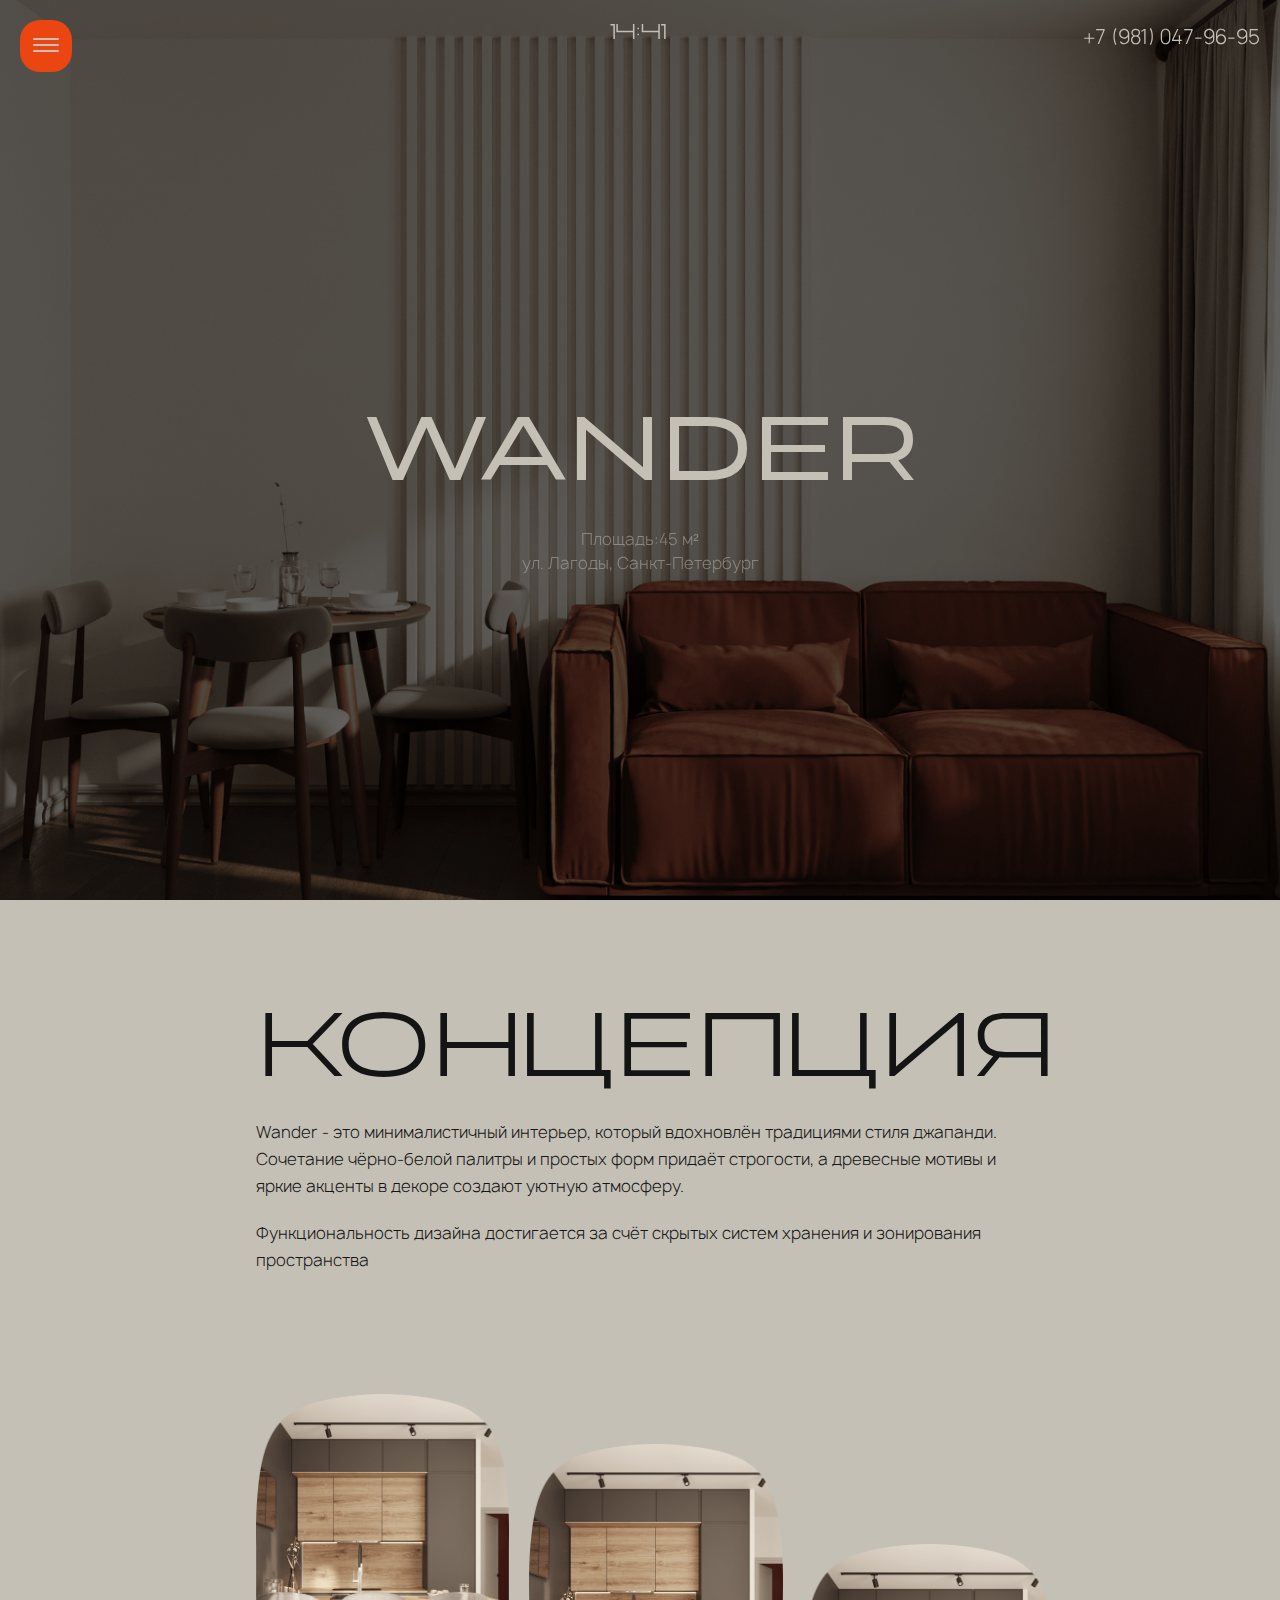
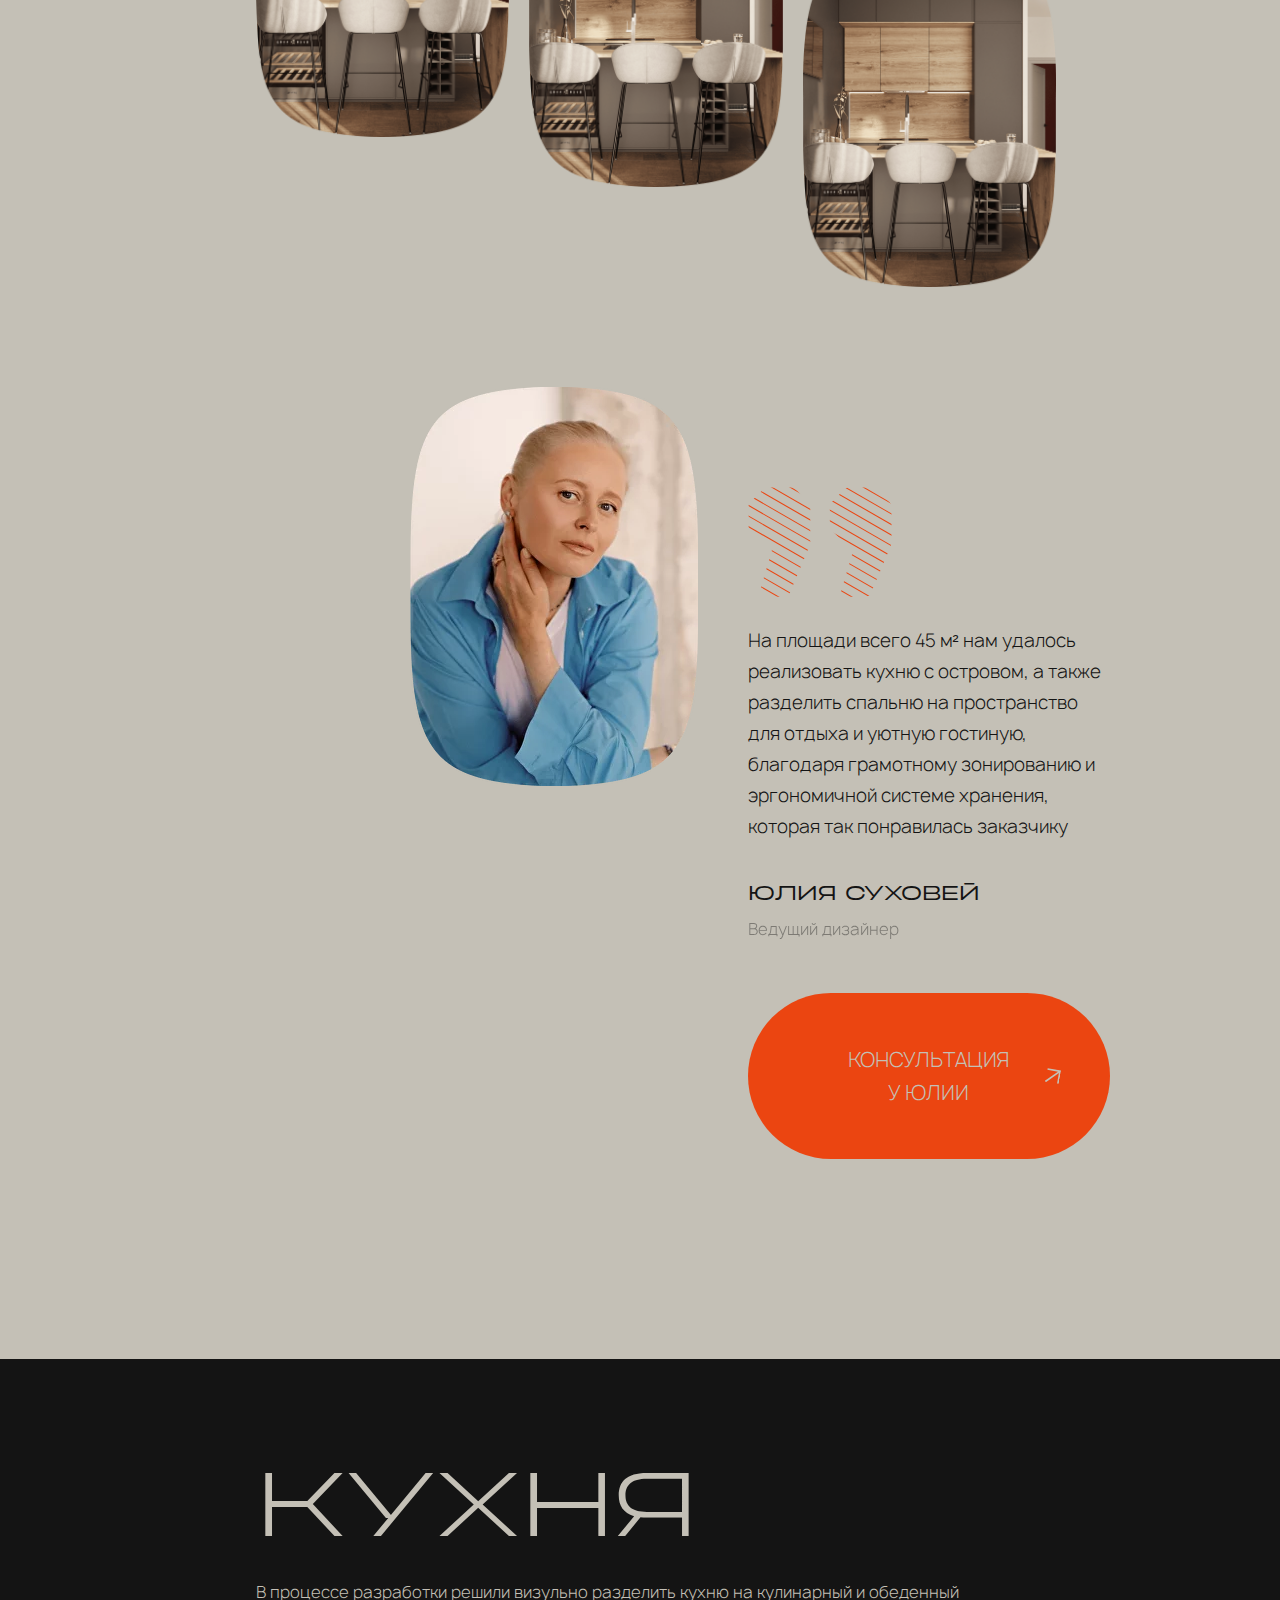
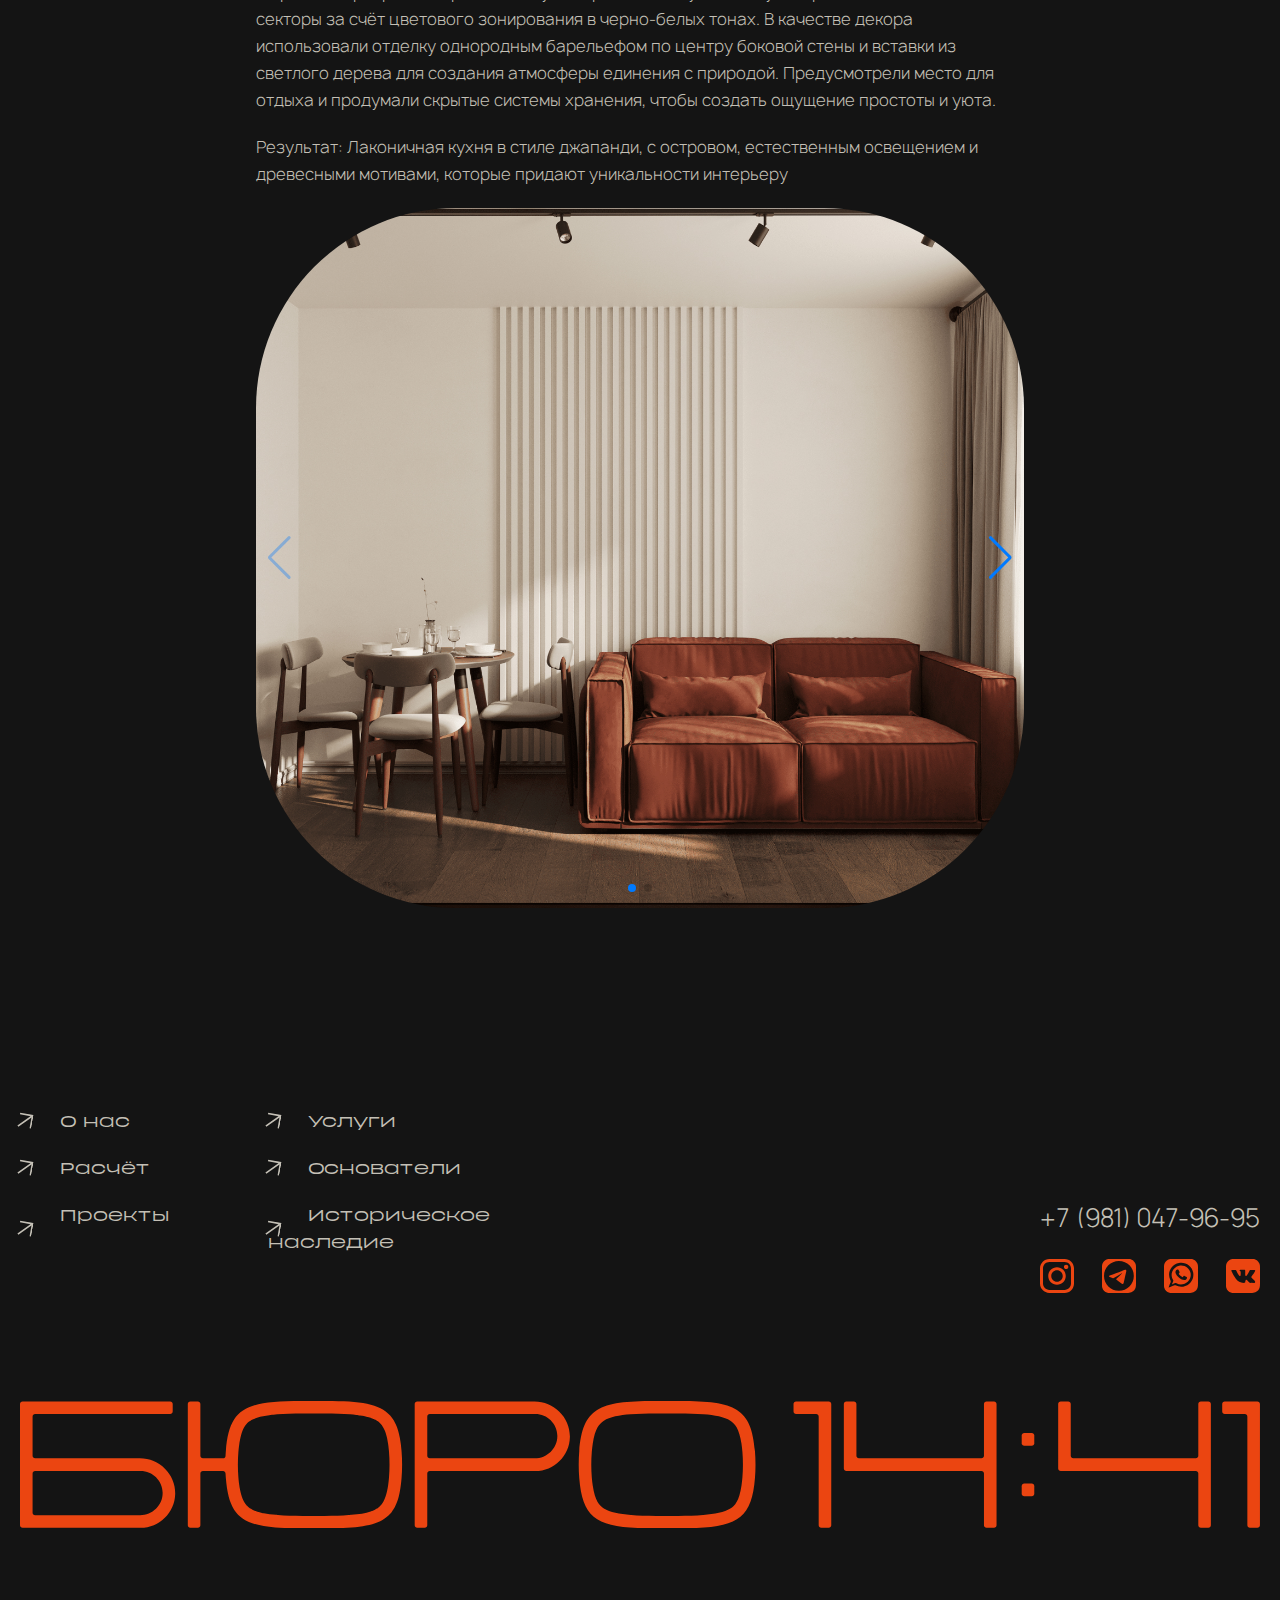
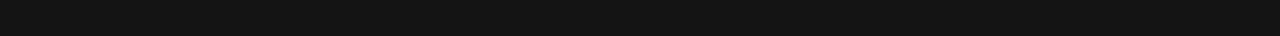
==== inner.html @ df09655b "inner" ====
<!DOCTYPE html>
<html lang="en">
<head>
    <meta charset="UTF-8">
    <meta http-equiv="X-UA-Compatible" content="IE=edge">
    <meta name="viewport" content="width=device-width, initial-scale=1.0">
    <link rel="stylesheet" href="assets/template/css/facybox.css">
    <link rel="stylesheet" href="assets/template/css/main.css">
    <link
    rel="stylesheet"
    href="https://cdn.jsdelivr.net/npm/@fancyapps/ui@5.0/dist/fancybox/fancybox.css"
  />
  <link
  rel="stylesheet"
  href="https://cdn.jsdelivr.net/npm/swiper@9/swiper-bundle.min.css"
/>
    <title>Document</title>
</head>
<body>
    <main>
        <section class="first first--inner" style="background-image: url('assets/template/img/inner.jpg') ;">
            <header class="header">
                <button class="menu-btn">
                    <span></span>
                </button>
                <span class="logo">
                    <svg xmlns="http://www.w3.org/2000/svg" width="58" height="15" viewBox="0 0 195 53" fill="none"> <path d="M84.8782 1.05698V51.7922C84.8782 52.3735 84.4049 52.8492 83.8264 52.8492H80.6711C80.0926 52.8492 79.6193 52.3735 79.6193 51.7922V30.124C79.6193 29.5427 79.146 29.067 78.5675 29.067H22.0873C21.5088 29.067 21.0355 28.5914 21.0355 28.0101V1.05698C21.0355 0.475642 21.5088 0 22.0873 0H25.2426C25.8211 0 26.2944 0.475642 26.2944 1.05698V22.7251C26.2944 23.3065 26.7677 23.7821 27.3461 23.7821H78.5675C79.146 23.7821 79.6193 23.3065 79.6193 22.7251V1.05698C79.6193 0.475642 80.0926 0 80.6711 0H83.8264C84.4049 0 84.8782 0.475642 84.8782 1.05698Z" fill="#C4C0B6"></path> <path d="M15.7766 1.05698V51.7922C15.7766 52.3735 15.3033 52.8492 14.7249 52.8492H11.5695C10.9911 52.8492 10.5178 52.3735 10.5178 51.7922V6.3419C10.5178 5.76056 10.0445 5.28492 9.46598 5.28492H1.05179C0.473312 5.28492 0 4.80927 0 4.22793V1.05698C0 0.475642 0.473312 0 1.05179 0H14.7249C15.3033 0 15.7766 0.475642 15.7766 1.05698Z" fill="#C4C0B6"></path> <path d="M174.489 1.05698V51.7922C174.489 52.3735 174.016 52.8492 173.438 52.8492H170.282C169.704 52.8492 169.231 52.3735 169.231 51.7922V30.124C169.231 29.5427 168.757 29.067 168.179 29.067H111.698C111.12 29.067 110.647 28.5914 110.647 28.0101V1.05698C110.647 0.475642 111.12 0 111.698 0H114.854C115.432 0 115.906 0.475642 115.906 1.05698V22.7251C115.906 23.3065 116.379 23.7821 116.957 23.7821H168.179C168.757 23.7821 169.231 23.3065 169.231 22.7251V1.05698C169.231 0.475642 169.704 0 170.282 0H173.438C174.016 0 174.489 0.475642 174.489 1.05698Z" fill="#C4C0B6"></path> <path d="M194.999 1.05698V51.7922C194.999 52.3735 194.526 52.8492 193.947 52.8492H190.792C190.213 52.8492 189.74 52.3735 189.74 51.7922V6.3419C189.74 5.76056 189.267 5.28492 188.688 5.28492H180.274C179.696 5.28492 179.222 4.80927 179.222 4.22793V1.05698C179.222 0.475642 179.696 0 180.274 0H193.947C194.526 0 194.999 0.475642 194.999 1.05698Z" fill="#C4C0B6"></path> <path d="M100.655 17.4402V14.2693C100.655 13.6855 100.184 13.2123 99.603 13.2123H96.4477C95.8668 13.2123 95.3959 13.6855 95.3959 14.2693V17.4402C95.3959 18.024 95.8668 18.4972 96.4477 18.4972H99.603C100.184 18.4972 100.655 18.024 100.655 17.4402Z" fill="#C4C0B6"></path> <path d="M100.655 38.5799V35.4089C100.655 34.8252 100.184 34.352 99.603 34.352H96.4477C95.8668 34.352 95.3959 34.8252 95.3959 35.4089V38.5799C95.3959 39.1636 95.8668 39.6369 96.4477 39.6369H99.603C100.184 39.6369 100.655 39.1636 100.655 38.5799Z" fill="#C4C0B6"></path> </svg> 
                </span>
                <a href="tel:+79810479695" class="header_phone phone">+7 (981) 047-96-95</a>

                <div class="nav">
                   <ul class="nav_list nav_list-menu">
                        <li class="nav_item">
                            <span class="nav_count">(01)</span>
                            <a href="#" class="nav_link">О нас</a>
                        </li>
                        <li class="nav_item">
                            <span class="nav_count">(02)</span>
                            <a href="#" class="nav_link">Услуги</a>
                        </li>
                        <li class="nav_item nav_item--row">
                            <span class="nav_count">(03)</span>
                            <a href="#" class="nav_link">Расчёт
                                <span class="nav_subtext nav_subtext-rigth">Стоимости</span>
                            </a>
                        </li>
                        <li class="nav_item">
                            <span class="nav_count">(04)</span>
                            <a href="#" class="nav_link">Основатели</a>
                        </li>
                        <li class="nav_item">
                            <span class="nav_count">(05)</span>
                            <a href="#" class="nav_link">Проекты</a>
                        </li>
                        <li class="nav_item nav_item--row">
                            <span class="nav_count">(06)</span>
                            <a href="#" class="nav_link">
                                <span class="nav_subtext">Историческое</span>
                                Наследие
                            </a>
                        </li>
                   </ul>
                   <ul class="nav_list nav_list--socials">
                        <li class="nav_item">
                            <a href="https://www.instagram.com/bureau14.41/?igshid=YmMyMTA2M2Y=">
                                <svg xmlns="http://www.w3.org/2000/svg" width="27" height="27" viewBox="0 0 69 69" fill="none"> <path d="M49.9588 0H19.0414C8.54196 0 0 8.54236 0 19.0418V49.9592C0 60.459 8.54196 69.0009 19.0414 69.0009H49.9588C60.459 69.0009 69.0009 60.4586 69.0009 49.9592V19.0418C69.0013 8.54236 60.459 0 49.9588 0ZM62.8792 49.9592C62.8792 57.0832 57.0832 62.8788 49.9592 62.8788H19.0414C11.9177 62.8792 6.1221 57.0832 6.1221 49.9592V19.0418C6.1221 11.9181 11.9177 6.1221 19.0414 6.1221H49.9588C57.0828 6.1221 62.8788 11.9181 62.8788 19.0418V49.9592H62.8792Z" fill="#EB4511"></path> <path d="M34.4998 16.72C24.6959 16.72 16.72 24.6958 16.72 34.4996C16.72 44.303 24.6959 52.2784 34.4998 52.2784C44.3037 52.2784 52.2796 44.303 52.2796 34.4996C52.2796 24.6958 44.3037 16.72 34.4998 16.72ZM34.4998 46.156C28.072 46.156 22.8421 40.9269 22.8421 34.4992C22.8421 28.0711 28.0716 22.8416 34.4998 22.8416C40.928 22.8416 46.1575 28.0711 46.1575 34.4992C46.1575 40.9269 40.9276 46.156 34.4998 46.156Z" fill="#EB4511"></path> <path d="M53.0225 11.53C51.843 11.53 50.6843 12.0074 49.8513 12.8439C49.0142 13.6763 48.533 14.8352 48.533 16.0185C48.533 17.1981 49.0146 18.3566 49.8513 19.1931C50.6839 20.0255 51.843 20.507 53.0225 20.507C54.2061 20.507 55.3612 20.0255 56.1978 19.1931C57.0345 18.3566 57.5121 17.1977 57.5121 16.0185C57.5121 14.8352 57.0345 13.6763 56.1978 12.8439C55.3652 12.0074 54.2061 11.53 53.0225 11.53Z" fill="#EB4511"></path> </svg> 
                            </a>
                        </li>
                        <li class="nav_item">
                            <a href="https://t.me/bureau1441">
                                <svg xmlns="http://www.w3.org/2000/svg" width="27" height="27" viewBox="0 0 69 69" fill="none"> <path d="M34.5907 0.0330157C41.4771 0.0330157 48.3634 0.0971816 55.2479 0.000932144C57.9931 -0.0387 60.1835 1.19178 62.3985 2.48266C63.0022 2.83557 63.5607 3.30361 64.0512 3.80562C64.5512 4.31517 64.9474 4.92664 65.3794 5.49847C65.6473 5.85328 65.9266 6.2043 66.1549 6.58553C66.8378 7.72731 67.7114 8.81247 68.1151 10.0505C68.7019 11.8528 68.9887 13.7457 68.9811 15.6858C68.9472 23.7047 68.9868 31.7255 68.9811 39.7444C68.9773 44.4153 69.0698 49.09 68.8849 53.7534C68.6962 58.5489 66.9095 62.6895 62.9852 65.6921C60.8288 67.3416 58.3685 68.2248 55.6819 68.657C53.4499 69.0155 51.2237 68.9797 48.9898 68.9816C37.9074 68.9891 26.8232 69.042 15.7408 68.9325C11.5543 68.891 7.64694 67.7266 4.50562 64.7221C2.45102 62.7556 1.02092 60.4078 0.394538 57.6204C0.185117 56.69 0.0530475 55.7218 0.0511608 54.7687C0.0285207 41.4882 0.070024 28.2096 0.00021673 14.929C-0.0111034 12.7417 0.420951 10.7639 1.31335 8.80115C2.76798 5.60793 5.13954 3.26398 8.05258 1.47487C9.65815 0.489729 11.4826 0.0065939 13.4353 0.0179174C20.4896 0.0556622 27.5401 0.0330157 34.5907 0.0330157ZM34.3039 64.622C51.1557 64.4446 64.5719 51.2415 64.5531 34.2921C64.5342 17.6882 51.4765 4.15098 34.2662 4.13588C17.5558 4.12078 4.09998 17.4013 4.09055 34.3299C4.083 51.2415 17.5388 64.4465 34.3039 64.622Z" fill="#EB4511"></path> <path d="M49.4018 24.2274C49.2961 24.7483 49.1509 25.5315 48.9754 26.309C48.3849 28.9228 47.7736 31.5329 47.1925 34.1486C46.7435 36.168 46.3397 38.1987 45.8963 40.218C45.4416 42.2845 44.9624 44.3473 44.4964 46.4119C44.3247 47.1687 44.1663 47.9293 43.9964 48.6861C43.6078 50.411 41.7739 51.2112 40.3193 50.1996C37.5176 48.2539 34.763 46.2364 31.9915 44.2492C31.3406 43.783 30.6953 43.3093 30.0482 42.8394C28.6332 41.8127 28.5634 40.9465 29.8105 39.7462C33.1669 36.5077 36.5271 33.2748 39.8797 30.0325C40.1684 29.7532 40.7004 29.4588 40.3589 29.004C39.991 28.5133 39.5495 28.953 39.1911 29.1795C34.3744 32.2104 29.5577 35.2413 24.7523 38.2892C23.5278 39.0668 22.2939 38.9045 21.028 38.4591C19.3243 37.8589 17.6112 37.2833 15.9169 36.653C15.4717 36.4869 14.9755 36.2472 14.6982 35.8887C14.0359 35.0394 14.4755 33.9486 15.5717 33.5353C19.7658 31.95 23.9618 30.3704 28.1577 28.7851C32.2424 27.2413 36.3271 25.6938 40.4118 24.1519C42.4758 23.3725 44.5285 22.5591 46.6114 21.8381C48.1472 21.3059 49.4433 22.3326 49.4018 24.2274Z" fill="#EB4511"></path> </svg> 
                            </a>
                        </li>
                        <li class="nav_item">
                            <a href="https://api.whatsapp.com/send?phone=79810479695">
                                <svg xmlns="http://www.w3.org/2000/svg" width="27" height="27" viewBox="0 0 69 69" fill="none"> <path fill-rule="evenodd" clip-rule="evenodd" d="M40.4934 0.043492C38.5258 0.0382539 36.5582 0.0330157 34.5907 0.0330157C32.6679 0.0330157 30.7451 0.0347 28.8222 0.0363843C23.6943 0.0408763 18.5658 0.0453687 13.4353 0.0179174C11.4826 0.0065939 9.65815 0.489728 8.05258 1.47487C5.13954 3.26398 2.76798 5.60793 1.31335 8.80115C0.420951 10.7639 -0.0111034 12.7417 0.00021673 14.929C0.0445034 23.3544 0.0439897 31.779 0.043476 40.2038C0.04318 45.0586 0.0428839 49.9136 0.0511608 54.7687C0.0530475 55.7218 0.185117 56.69 0.394538 57.6204C1.02092 60.4078 2.45102 62.7556 4.50562 64.7221C7.64694 67.7265 11.5543 68.891 15.7408 68.9325C24.4053 69.0181 33.0709 69.0045 41.7359 68.9908C44.1539 68.987 46.5719 68.9832 48.9898 68.9816C49.1849 68.9814 49.38 68.9815 49.575 68.9817C51.6126 68.9829 53.6449 68.9842 55.6819 68.657C58.3685 68.2248 60.8287 67.3416 62.9852 65.6921C66.9095 62.6895 68.6962 58.5489 68.8849 53.7534C69.0222 50.2912 69.0066 46.8228 68.991 43.3543C68.9856 42.1509 68.9801 40.9475 68.9811 39.7444C68.9833 36.6897 68.9789 33.6348 68.9744 30.5798C68.9673 25.615 68.9601 20.6501 68.9811 15.6858C68.9887 13.7457 68.7019 11.8528 68.1151 10.0505C67.8266 9.16584 67.2982 8.35923 66.7709 7.55425C66.5603 7.23271 66.3498 6.91142 66.1548 6.58553C65.9633 6.26571 65.736 5.96714 65.5095 5.66976C65.466 5.61267 65.4226 5.55562 65.3794 5.49847C65.2642 5.34601 65.1516 5.19074 65.0389 5.03532C64.7287 4.60783 64.4179 4.17932 64.0512 3.80562C63.5607 3.30361 63.0022 2.83557 62.3985 2.48266C60.1835 1.19178 57.9931 -0.0387 55.2479 0.000932144C50.3305 0.0696812 45.4121 0.056587 40.4934 0.043492ZM9.90297 57.7762C9.72814 57.8322 9.53288 57.8947 9.30682 57.9693C9.69822 56.9519 10.0678 55.954 10.4309 54.9735C11.2687 52.7114 12.0721 50.5421 13.0297 48.4407C13.9995 46.3131 13.9017 44.6424 12.8263 42.4703C5.75408 28.1986 14.4707 11.1973 30.2791 8.11337C43.7099 5.49212 56.7497 14.2735 59.1977 27.5869C61.6829 41.1112 52.6065 53.8768 38.9625 56.0876C33.4311 56.9839 28.2222 56.0663 23.3008 53.4683C22.722 53.1643 22.2429 53.1392 21.6485 53.3676C18.6492 54.5172 15.6432 55.6483 12.6371 56.7794C11.9982 57.0198 11.3593 57.2602 10.7205 57.5008C10.474 57.5934 10.2226 57.6739 9.90297 57.7762Z" fill="#EB4511"></path> <path d="M16.1534 51.4799C17.0611 49.1035 17.9263 46.7714 18.8488 44.4614C19.0804 43.8789 19.0156 43.4572 18.684 42.9394C11.3331 31.425 17.3612 16.5927 30.6606 13.445C41.4109 10.9003 52.3428 18.2405 54.0656 29.165C55.7459 39.812 48.8044 49.6287 38.2172 51.4522C33.6303 52.2419 29.2509 51.4781 25.2179 49.1053C24.4972 48.6818 23.9192 48.6522 23.169 48.9592C21.1756 49.7748 19.1527 50.5201 17.1352 51.2747C16.8574 51.3782 16.5924 51.5817 16.1534 51.4799ZM27.5706 21.1867C26.4591 20.9203 25.7051 21.5288 25.0104 22.2834C23.1671 24.2807 22.6632 27.421 24.1082 30.1322C26.585 34.7853 29.8881 38.7209 34.8214 40.9864C36.9556 41.9666 39.1619 42.7674 41.561 42.7249C44.1138 42.6805 46.2516 40.844 46.6759 38.3713C46.8203 37.5299 46.7166 36.742 45.8496 36.313C44.4435 35.6157 43.0226 34.9462 41.6036 34.2731C40.8941 33.9365 40.2939 34.09 39.8066 34.7114C39.3509 35.2939 38.8674 35.8543 38.4209 36.4443C38.0634 36.9159 37.6688 36.975 37.1316 36.7439C34.3398 35.5399 32.0852 33.7145 30.3698 31.1901C29.8233 30.3875 29.7714 29.84 30.5347 29.1539C31.6647 28.1386 31.9352 26.9309 31.1479 25.5161C30.6421 24.6062 30.2457 23.626 29.8918 22.644C29.488 21.5232 28.8137 20.9425 27.5706 21.1867Z" fill="#EB4511"></path> </svg> 
                            </a>
                        </li>
                        <li class="nav_item">
                            <a href="https://vk.com/public211568130">
                                <svg xmlns="http://www.w3.org/2000/svg" width="27" height="27" viewBox="0 0 137 137" fill="none"> <path fill-rule="evenodd" clip-rule="evenodd" d="M68.679 0.0655519C72.5856 0.0655519 76.4922 0.0759523 80.3987 0.0863525C90.1647 0.112352 99.9301 0.13835 109.694 0.00185075C115.144 -0.076838 119.493 2.36626 123.891 4.92926C125.09 5.62997 126.198 6.55924 127.172 7.55597C127.9 8.2979 128.517 9.14866 129.133 9.9974L129.133 9.99753C129.357 10.3061 129.581 10.6144 129.809 10.9171L130.068 11.2572C130.517 11.8476 130.969 12.4404 131.349 13.0754C131.736 13.7225 132.154 14.3604 132.572 14.9988C133.619 16.5971 134.668 18.1986 135.241 19.9551C136.406 23.5335 136.976 27.2918 136.961 31.1438C136.919 40.9976 136.933 50.8529 136.947 60.7078V60.7156C136.956 66.7812 136.965 72.8467 136.961 78.9116C136.959 81.2947 136.969 83.6783 136.98 86.0619L136.98 86.0791C137.011 92.9657 137.042 99.8522 136.769 106.726C136.395 116.248 132.847 124.469 125.056 130.43C120.774 133.705 115.889 135.459 110.555 136.317C106.511 136.967 102.476 136.964 98.4301 136.962L97.2682 136.961C92.4678 136.965 87.6671 136.972 82.8663 136.98H82.8658H82.8623C65.6593 137.007 48.455 137.034 31.2531 136.864C22.9408 136.782 15.1828 134.47 8.9458 128.504C4.86644 124.6 2.02701 119.938 0.783348 114.404C0.367545 112.557 0.105325 110.634 0.101579 108.742C0.0851451 99.1023 0.0857329 89.463 0.0863207 79.8237C0.0873407 63.0965 0.0883606 46.3696 0.000430314 29.6413C-0.0220455 25.2984 0.835789 21.3715 2.60763 17.4745C5.49577 11.1344 10.2045 6.48055 15.9882 2.92832C19.176 0.972345 22.7984 0.0130921 26.6755 0.0355745C36.862 0.0900785 47.0445 0.0811589 57.2259 0.0722403C61.0437 0.068896 64.8614 0.0655519 68.679 0.0655519ZM106.76 79.1958C105.903 78.3992 105.046 77.6024 104.201 76.7929C101.324 74.0381 101.14 72.4394 103.457 69.2672C104.799 67.4184 106.197 65.6087 107.594 63.7996C108.822 62.2103 110.05 60.6213 111.239 59.0066C111.329 58.8845 111.419 58.7624 111.508 58.6403C113.799 55.5286 116.097 52.4075 117.3 48.6904C118.093 46.2283 117.389 45.1436 114.82 44.7139C114.382 44.6403 113.925 44.6339 113.473 44.6339L98.2285 44.6206C96.3501 44.585 95.3104 45.3904 94.6479 47.0272C93.7537 49.2332 92.8309 51.4409 91.7579 53.5668C89.3398 58.4015 86.6331 63.0705 82.8408 67.0212C82.7865 67.0775 82.7319 67.1348 82.6768 67.1925C81.8793 68.0283 80.9871 68.9632 79.6774 68.543C77.9278 67.912 77.4154 65.0827 77.4427 64.1293L77.4292 46.8598C77.0878 44.3971 76.534 43.2975 74.0404 42.8145H58.2011C56.0889 42.8145 55.0293 43.6202 53.9029 44.9146C53.2543 45.665 53.0549 46.1543 54.3944 46.4035C57.0196 46.892 58.5013 48.5637 58.8914 51.1459C59.5267 55.2835 59.4789 59.4286 59.1167 63.5807C59.0073 64.7874 58.7948 66.0011 58.3097 67.128C57.5451 68.9052 56.3076 69.2672 54.6823 68.1748C53.2133 67.1883 52.1816 65.7865 51.1697 64.3848C47.3705 59.1198 44.3436 53.4397 41.8699 47.4695C41.1524 45.7464 39.9222 44.7003 38.0639 44.6735C33.4863 44.5988 28.9148 44.5926 24.3427 44.6798C21.5892 44.7265 20.7692 46.0413 21.8904 48.4907C26.8712 59.3625 32.4133 69.9382 39.6497 79.5624C43.3667 84.5049 47.6369 88.871 53.1438 91.9635C59.3901 95.4716 66.1138 96.5236 73.1985 96.1957C76.5135 96.0474 77.5111 95.1957 77.6612 91.9563C77.7706 89.7361 78.0233 87.5303 79.1368 85.5381C80.2302 83.5795 81.891 83.2064 83.8041 84.4253C84.7605 85.035 85.5612 85.8063 86.3261 86.6259C86.9291 87.2741 87.525 87.9284 88.1208 88.5827C89.3685 89.953 90.6161 91.3231 91.9294 92.6361C94.354 95.0621 97.2377 96.4904 100.852 96.196L114.868 96.2023C117.122 96.0549 118.298 93.339 117 90.8709C116.084 89.1347 114.887 87.591 113.623 86.0949C111.518 83.6194 109.14 81.4086 106.76 79.1958Z" fill="#EB4511"></path> </svg> 
                            </a>
                        </li>
                   </ul>
                </div>
            </header>
 
            <div class="container">
               <h1 class="title_inner">
                WANDER
               </h1>
               <p class="inner_desc">
                Площадь:45 м²<br>
                    ул. Лагоды, Санкт-Петербург

               </p>
            </div>
            
        </section>

        <section class="concept">
            <h2 class="concept_title">КОНЦЕПЦИЯ</h2>
            <div class="concept_desc">
                <p>Wander - это минималистичный интерьер, который вдохновлён традициями стиля джапанди. Сочетание чёрно-белой палитры и простых форм придаёт строгости, а древесные мотивы и яркие акценты в декоре создают уютную атмосферу.
                </p>
                <p>
                    Функциональность дизайна достигается за счёт скрытых систем хранения и зонирования пространства
                </p>
            </div>
          

            <div class="concept_imgs">
                <img src="assets/template/img/inner1.png" alt="">
                <img src="assets/template/img/inner1.png" alt="">
                <img src="assets/template/img/inner1.png" alt="">
            </div>

            <div class="concept_author">
                <img src="assets/template/img/aut1.png" alt="">
                <div class="concept_text">
                    <svg xmlns="http://www.w3.org/2000/svg" width="144" height="110" viewBox="0 0 144 110" fill="none"> <mask id="mask0_62_4158" style="mask-type:alpha" maskUnits="userSpaceOnUse" x="0" y="0" width="144" height="110"> <path d="M18.9915 57.9439C17.7152 57.9439 16.6941 57.561 15.9282 56.7952L2.14346 43.0104C1.12236 42.2446 0.611816 41.0958 0.611816 39.5642V18.887C0.611816 17.6107 1.12236 16.4619 2.14346 15.4408L15.5453 2.03897C16.5664 1.01787 17.8428 0.507324 19.3744 0.507324H43.8807C45.4124 0.507324 46.5611 1.01787 47.3269 2.03897L60.7288 15.8237C61.7499 17.3554 62.2604 18.5041 62.2604 19.2699V57.1781L41.5832 106.574C40.8174 108.616 39.2858 109.637 36.9883 109.637H17.077C15.2901 109.637 13.886 108.999 12.865 107.722C11.8439 106.446 11.5886 104.914 12.0991 103.127L23.5864 64.4534C24.097 62.9217 23.8417 61.3901 22.8206 59.8585C22.0548 58.5821 20.7784 57.9439 18.9915 57.9439Z" fill="#EB4511"></path> <path d="M100.232 57.9439C98.9556 57.9439 97.9345 57.561 97.1686 56.7952L83.3839 43.0104C82.3628 42.2446 81.8522 41.0958 81.8522 39.5642V18.887C81.8522 17.6107 82.3628 16.4619 83.3839 15.4408L96.7857 2.03897C97.8068 1.01787 99.0832 0.507324 100.615 0.507324H125.121C126.653 0.507324 127.801 1.01787 128.567 2.03897L141.969 15.8237C142.99 17.3554 143.501 18.5041 143.501 19.2699V57.1781L122.824 106.574C122.058 108.616 120.526 109.637 118.229 109.637H98.3174C96.5305 109.637 95.1264 108.999 94.1054 107.722C93.0843 106.446 92.829 104.914 93.3395 103.127L104.827 64.4534C105.337 62.9217 105.082 61.3901 104.061 59.8585C103.295 58.5821 102.019 57.9439 100.232 57.9439Z" fill="#EB4511"></path> </mask> <g mask="url(#mask0_62_4158)"> <path fill-rule="evenodd" clip-rule="evenodd" d="M93.2489 178.395L-101.255 66.098L-100.755 65.2319L93.7489 177.529L93.2489 178.395Z" fill="#EB4511"></path> <path fill-rule="evenodd" clip-rule="evenodd" d="M97.8295 170.461L-96.6743 58.1644L-96.1743 57.2983L98.3295 169.595L97.8295 170.461Z" fill="#EB4511"></path> <path fill-rule="evenodd" clip-rule="evenodd" d="M102.41 162.528L-92.0938 50.231L-91.5938 49.365L102.91 161.662L102.41 162.528Z" fill="#EB4511"></path> <path fill-rule="evenodd" clip-rule="evenodd" d="M106.99 154.594L-87.5137 42.2977L-87.0137 41.4316L107.49 153.728L106.99 154.594Z" fill="#EB4511"></path> <path fill-rule="evenodd" clip-rule="evenodd" d="M111.571 146.661L-82.9331 34.3641L-82.4331 33.498L112.071 145.795L111.571 146.661Z" fill="#EB4511"></path> <path fill-rule="evenodd" clip-rule="evenodd" d="M116.151 138.728L-78.353 26.4307L-77.853 25.5647L116.651 137.862L116.151 138.728Z" fill="#EB4511"></path> <path fill-rule="evenodd" clip-rule="evenodd" d="M120.731 130.794L-73.7725 18.4971L-73.2725 17.6311L121.231 129.928L120.731 130.794Z" fill="#EB4511"></path> <path fill-rule="evenodd" clip-rule="evenodd" d="M125.312 122.861L-69.1919 10.5638L-68.6919 9.69775L125.812 121.995L125.312 122.861Z" fill="#EB4511"></path> <path fill-rule="evenodd" clip-rule="evenodd" d="M129.892 114.927L-64.6118 2.63019L-64.1118 1.76416L130.392 114.061L129.892 114.927Z" fill="#EB4511"></path> <path fill-rule="evenodd" clip-rule="evenodd" d="M134.473 106.994L-60.0312 -5.30316L-59.5312 -6.16919L134.973 106.128L134.473 106.994Z" fill="#EB4511"></path> <path fill-rule="evenodd" clip-rule="evenodd" d="M139.053 99.0601L-55.4512 -13.2368L-54.9512 -14.1028L139.553 98.194L139.053 99.0601Z" fill="#EB4511"></path> <path fill-rule="evenodd" clip-rule="evenodd" d="M143.633 91.1267L-50.8706 -21.1701L-50.3706 -22.0361L144.133 90.2607L143.633 91.1267Z" fill="#EB4511"></path> <path fill-rule="evenodd" clip-rule="evenodd" d="M148.214 83.1934L-46.29 -29.1035L-45.79 -29.9695L148.714 82.3273L148.214 83.1934Z" fill="#EB4511"></path> <path fill-rule="evenodd" clip-rule="evenodd" d="M171.116 43.5259L-23.3877 -68.7709L-22.8877 -69.637L171.616 42.6599L171.116 43.5259Z" fill="#EB4511"></path> <path fill-rule="evenodd" clip-rule="evenodd" d="M152.794 75.2598L-41.71 -37.0371L-41.21 -37.9031L153.294 74.3937L152.794 75.2598Z" fill="#EB4511"></path> <path fill-rule="evenodd" clip-rule="evenodd" d="M175.696 35.5923L-18.8081 -76.7045L-18.3081 -77.5706L176.196 34.7263L175.696 35.5923Z" fill="#EB4511"></path> <path fill-rule="evenodd" clip-rule="evenodd" d="M157.374 67.3264L-37.1299 -44.9704L-36.6299 -45.8364L157.874 66.4604L157.374 67.3264Z" fill="#EB4511"></path> <path fill-rule="evenodd" clip-rule="evenodd" d="M180.276 27.6589L-14.2275 -84.6379L-13.7275 -85.5039L180.776 26.7929L180.276 27.6589Z" fill="#EB4511"></path> <path fill-rule="evenodd" clip-rule="evenodd" d="M161.954 59.3928L-32.5493 -52.904L-32.0493 -53.77L162.454 58.5268L161.954 59.3928Z" fill="#EB4511"></path> <path fill-rule="evenodd" clip-rule="evenodd" d="M184.857 19.7251L-9.64697 -92.5717L-9.14697 -93.4377L185.357 18.8591L184.857 19.7251Z" fill="#EB4511"></path> <path fill-rule="evenodd" clip-rule="evenodd" d="M166.535 51.4595L-27.9688 -60.8373L-27.4688 -61.7034L167.035 50.5934L166.535 51.4595Z" fill="#EB4511"></path> <path fill-rule="evenodd" clip-rule="evenodd" d="M189.437 11.7917L-5.06689 -100.505L-4.56689 -101.371L189.937 10.9257L189.437 11.7917Z" fill="#EB4511"></path> </g> </svg>
                    <div class="concept_commentary">
                        На площади всего 45 м² нам удалось реализовать кухню с островом, а также разделить спальню на пространство для отдыха и уютную гостиную, благодаря грамотному зонированию и эргономичной системе хранения, которая так понравилась заказчику
                    </div>
                    <div class="concept_author-name">
                        ЮЛИЯ СУХОВЕЙ
                    </div>
                    <div class="concept_author-work">
                        Ведущий дизайнер
                    </div>
                    <a href="#modal" class="btn btn--orange" data-fancybox><p>Консультация у Юлии</p> </a>
                </div>
            </div>
        </section>
        <section class="generator">
            <div class="works">
                 
                <h2 class="works_title">
                    КУХНЯ
                </h2>
                <div class="works_desc">
                    <p>
                        В процессе разработки решили визульно разделить кухню на кулинарный и обеденный секторы за счёт цветового зонирования в черно-белых тонах. В качестве декора использовали отделку однородным барельефом по центру боковой стены и вставки из светлого дерева для создания атмосферы единения с природой. Предусмотрели место для отдыха и продумали скрытые системы хранения, чтобы создать ощущение простоты и уюта.
                    </p>
                    <p>Результат: Лаконичная кухня в стиле джапанди, с островом, естественным освещением и древесными мотивами, которые придают уникальности интерьеру
                    </p>
                </div>
                <div class="swiper mySwiper">
                    <div class="works_slider slider-inner swiper-wrapper" data-idx="1">
                        <a class="works_item swiper-slide" href="assets/template/img/inner.jpg" data-fancybox="">
                            <img src="assets/template/img/inner.jpg" alt="">
                        </a>
                        <a class="works_item swiper-slide" href="assets/template/img/inner.jpg" data-fancybox="">
                            <img src="assets/template/img/inner.jpg" alt="">
                        </a>
                    </div>  
                    <div class="swiper-button-next"></div>
                    <div class="swiper-button-prev"></div>
                    <div class="swiper-pagination"></div>
                </div>
               
            </div>
        </section>
       
    </main>
    <footer class="footer">
        <div class="container">

            <div class="footer_top">
                <ul class="footer_list">
                    <li class="footer_item">
                        <a href="#">О нас</a>
                    </li>
                    <li class="footer_item">
                        <a href="#">Услуги</a>
                    </li>
                    <li class="footer_item">
                        <a href="#">Расчёт</a>
                    </li>
                    <li class="footer_item">
                        <a href="#">Основатели</a>
                    </li>
                    <li class="footer_item">
                        <a href="#">Проекты</a>
                    </li>
                    <li class="footer_item">
                        <a href="#">Историческое наследие</a>
                    </li>
                </ul>
    
                <div class="footer_block">
                    <a href="tel:+79810479695" class="footer_phone">+7 (981) 047-96-95</a>
                    <ul class="nav_list nav_list--socials">
                        <li class="footer_items">
                            <a href="https://www.instagram.com/bureau14.41/?igshid=YmMyMTA2M2Y=">
                                <svg xmlns="http://www.w3.org/2000/svg" width="34" height="34" viewBox="0 0 69 69" fill="none"> <path d="M49.9588 0H19.0414C8.54196 0 0 8.54236 0 19.0418V49.9592C0 60.459 8.54196 69.0009 19.0414 69.0009H49.9588C60.459 69.0009 69.0009 60.4586 69.0009 49.9592V19.0418C69.0013 8.54236 60.459 0 49.9588 0ZM62.8792 49.9592C62.8792 57.0832 57.0832 62.8788 49.9592 62.8788H19.0414C11.9177 62.8792 6.1221 57.0832 6.1221 49.9592V19.0418C6.1221 11.9181 11.9177 6.1221 19.0414 6.1221H49.9588C57.0828 6.1221 62.8788 11.9181 62.8788 19.0418V49.9592H62.8792Z" fill="#EB4511"></path> <path d="M34.4998 16.72C24.6959 16.72 16.72 24.6958 16.72 34.4996C16.72 44.303 24.6959 52.2784 34.4998 52.2784C44.3037 52.2784 52.2796 44.303 52.2796 34.4996C52.2796 24.6958 44.3037 16.72 34.4998 16.72ZM34.4998 46.156C28.072 46.156 22.8421 40.9269 22.8421 34.4992C22.8421 28.0711 28.0716 22.8416 34.4998 22.8416C40.928 22.8416 46.1575 28.0711 46.1575 34.4992C46.1575 40.9269 40.9276 46.156 34.4998 46.156Z" fill="#EB4511"></path> <path d="M53.0225 11.53C51.843 11.53 50.6843 12.0074 49.8513 12.8439C49.0142 13.6763 48.533 14.8352 48.533 16.0185C48.533 17.1981 49.0146 18.3566 49.8513 19.1931C50.6839 20.0255 51.843 20.507 53.0225 20.507C54.2061 20.507 55.3612 20.0255 56.1978 19.1931C57.0345 18.3566 57.5121 17.1977 57.5121 16.0185C57.5121 14.8352 57.0345 13.6763 56.1978 12.8439C55.3652 12.0074 54.2061 11.53 53.0225 11.53Z" fill="#EB4511"></path> </svg> 
                            </a>
                        </li>
                        <li class="footer_items">
                            <a href="https://t.me/bureau1441">
                                <svg xmlns="http://www.w3.org/2000/svg" width="34" height="34" viewBox="0 0 69 69" fill="none"> <path d="M34.5907 0.0330157C41.4771 0.0330157 48.3634 0.0971816 55.2479 0.000932144C57.9931 -0.0387 60.1835 1.19178 62.3985 2.48266C63.0022 2.83557 63.5607 3.30361 64.0512 3.80562C64.5512 4.31517 64.9474 4.92664 65.3794 5.49847C65.6473 5.85328 65.9266 6.2043 66.1549 6.58553C66.8378 7.72731 67.7114 8.81247 68.1151 10.0505C68.7019 11.8528 68.9887 13.7457 68.9811 15.6858C68.9472 23.7047 68.9868 31.7255 68.9811 39.7444C68.9773 44.4153 69.0698 49.09 68.8849 53.7534C68.6962 58.5489 66.9095 62.6895 62.9852 65.6921C60.8288 67.3416 58.3685 68.2248 55.6819 68.657C53.4499 69.0155 51.2237 68.9797 48.9898 68.9816C37.9074 68.9891 26.8232 69.042 15.7408 68.9325C11.5543 68.891 7.64694 67.7266 4.50562 64.7221C2.45102 62.7556 1.02092 60.4078 0.394538 57.6204C0.185117 56.69 0.0530475 55.7218 0.0511608 54.7687C0.0285207 41.4882 0.070024 28.2096 0.00021673 14.929C-0.0111034 12.7417 0.420951 10.7639 1.31335 8.80115C2.76798 5.60793 5.13954 3.26398 8.05258 1.47487C9.65815 0.489729 11.4826 0.0065939 13.4353 0.0179174C20.4896 0.0556622 27.5401 0.0330157 34.5907 0.0330157ZM34.3039 64.622C51.1557 64.4446 64.5719 51.2415 64.5531 34.2921C64.5342 17.6882 51.4765 4.15098 34.2662 4.13588C17.5558 4.12078 4.09998 17.4013 4.09055 34.3299C4.083 51.2415 17.5388 64.4465 34.3039 64.622Z" fill="#EB4511"></path> <path d="M49.4018 24.2274C49.2961 24.7483 49.1509 25.5315 48.9754 26.309C48.3849 28.9228 47.7736 31.5329 47.1925 34.1486C46.7435 36.168 46.3397 38.1987 45.8963 40.218C45.4416 42.2845 44.9624 44.3473 44.4964 46.4119C44.3247 47.1687 44.1663 47.9293 43.9964 48.6861C43.6078 50.411 41.7739 51.2112 40.3193 50.1996C37.5176 48.2539 34.763 46.2364 31.9915 44.2492C31.3406 43.783 30.6953 43.3093 30.0482 42.8394C28.6332 41.8127 28.5634 40.9465 29.8105 39.7462C33.1669 36.5077 36.5271 33.2748 39.8797 30.0325C40.1684 29.7532 40.7004 29.4588 40.3589 29.004C39.991 28.5133 39.5495 28.953 39.1911 29.1795C34.3744 32.2104 29.5577 35.2413 24.7523 38.2892C23.5278 39.0668 22.2939 38.9045 21.028 38.4591C19.3243 37.8589 17.6112 37.2833 15.9169 36.653C15.4717 36.4869 14.9755 36.2472 14.6982 35.8887C14.0359 35.0394 14.4755 33.9486 15.5717 33.5353C19.7658 31.95 23.9618 30.3704 28.1577 28.7851C32.2424 27.2413 36.3271 25.6938 40.4118 24.1519C42.4758 23.3725 44.5285 22.5591 46.6114 21.8381C48.1472 21.3059 49.4433 22.3326 49.4018 24.2274Z" fill="#EB4511"></path> </svg> 
                            </a>
                        </li>
                        <li class="footer_items">
                            <a href="https://api.whatsapp.com/send?phone=79810479695">
                                <svg xmlns="http://www.w3.org/2000/svg" width="34" height="34" viewBox="0 0 69 69" fill="none"> <path fill-rule="evenodd" clip-rule="evenodd" d="M40.4934 0.043492C38.5258 0.0382539 36.5582 0.0330157 34.5907 0.0330157C32.6679 0.0330157 30.7451 0.0347 28.8222 0.0363843C23.6943 0.0408763 18.5658 0.0453687 13.4353 0.0179174C11.4826 0.0065939 9.65815 0.489728 8.05258 1.47487C5.13954 3.26398 2.76798 5.60793 1.31335 8.80115C0.420951 10.7639 -0.0111034 12.7417 0.00021673 14.929C0.0445034 23.3544 0.0439897 31.779 0.043476 40.2038C0.04318 45.0586 0.0428839 49.9136 0.0511608 54.7687C0.0530475 55.7218 0.185117 56.69 0.394538 57.6204C1.02092 60.4078 2.45102 62.7556 4.50562 64.7221C7.64694 67.7265 11.5543 68.891 15.7408 68.9325C24.4053 69.0181 33.0709 69.0045 41.7359 68.9908C44.1539 68.987 46.5719 68.9832 48.9898 68.9816C49.1849 68.9814 49.38 68.9815 49.575 68.9817C51.6126 68.9829 53.6449 68.9842 55.6819 68.657C58.3685 68.2248 60.8287 67.3416 62.9852 65.6921C66.9095 62.6895 68.6962 58.5489 68.8849 53.7534C69.0222 50.2912 69.0066 46.8228 68.991 43.3543C68.9856 42.1509 68.9801 40.9475 68.9811 39.7444C68.9833 36.6897 68.9789 33.6348 68.9744 30.5798C68.9673 25.615 68.9601 20.6501 68.9811 15.6858C68.9887 13.7457 68.7019 11.8528 68.1151 10.0505C67.8266 9.16584 67.2982 8.35923 66.7709 7.55425C66.5603 7.23271 66.3498 6.91142 66.1548 6.58553C65.9633 6.26571 65.736 5.96714 65.5095 5.66976C65.466 5.61267 65.4226 5.55562 65.3794 5.49847C65.2642 5.34601 65.1516 5.19074 65.0389 5.03532C64.7287 4.60783 64.4179 4.17932 64.0512 3.80562C63.5607 3.30361 63.0022 2.83557 62.3985 2.48266C60.1835 1.19178 57.9931 -0.0387 55.2479 0.000932144C50.3305 0.0696812 45.4121 0.056587 40.4934 0.043492ZM9.90297 57.7762C9.72814 57.8322 9.53288 57.8947 9.30682 57.9693C9.69822 56.9519 10.0678 55.954 10.4309 54.9735C11.2687 52.7114 12.0721 50.5421 13.0297 48.4407C13.9995 46.3131 13.9017 44.6424 12.8263 42.4703C5.75408 28.1986 14.4707 11.1973 30.2791 8.11337C43.7099 5.49212 56.7497 14.2735 59.1977 27.5869C61.6829 41.1112 52.6065 53.8768 38.9625 56.0876C33.4311 56.9839 28.2222 56.0663 23.3008 53.4683C22.722 53.1643 22.2429 53.1392 21.6485 53.3676C18.6492 54.5172 15.6432 55.6483 12.6371 56.7794C11.9982 57.0198 11.3593 57.2602 10.7205 57.5008C10.474 57.5934 10.2226 57.6739 9.90297 57.7762Z" fill="#EB4511"></path> <path d="M16.1534 51.4799C17.0611 49.1035 17.9263 46.7714 18.8488 44.4614C19.0804 43.8789 19.0156 43.4572 18.684 42.9394C11.3331 31.425 17.3612 16.5927 30.6606 13.445C41.4109 10.9003 52.3428 18.2405 54.0656 29.165C55.7459 39.812 48.8044 49.6287 38.2172 51.4522C33.6303 52.2419 29.2509 51.4781 25.2179 49.1053C24.4972 48.6818 23.9192 48.6522 23.169 48.9592C21.1756 49.7748 19.1527 50.5201 17.1352 51.2747C16.8574 51.3782 16.5924 51.5817 16.1534 51.4799ZM27.5706 21.1867C26.4591 20.9203 25.7051 21.5288 25.0104 22.2834C23.1671 24.2807 22.6632 27.421 24.1082 30.1322C26.585 34.7853 29.8881 38.7209 34.8214 40.9864C36.9556 41.9666 39.1619 42.7674 41.561 42.7249C44.1138 42.6805 46.2516 40.844 46.6759 38.3713C46.8203 37.5299 46.7166 36.742 45.8496 36.313C44.4435 35.6157 43.0226 34.9462 41.6036 34.2731C40.8941 33.9365 40.2939 34.09 39.8066 34.7114C39.3509 35.2939 38.8674 35.8543 38.4209 36.4443C38.0634 36.9159 37.6688 36.975 37.1316 36.7439C34.3398 35.5399 32.0852 33.7145 30.3698 31.1901C29.8233 30.3875 29.7714 29.84 30.5347 29.1539C31.6647 28.1386 31.9352 26.9309 31.1479 25.5161C30.6421 24.6062 30.2457 23.626 29.8918 22.644C29.488 21.5232 28.8137 20.9425 27.5706 21.1867Z" fill="#EB4511"></path> </svg> 
                            </a>
                        </li>
                        <li class="footer_items">
                            <a href="https://vk.com/public211568130">
                                <svg xmlns="http://www.w3.org/2000/svg" width="34" height="34" viewBox="0 0 137 137" fill="none"> <path fill-rule="evenodd" clip-rule="evenodd" d="M68.679 0.0655519C72.5856 0.0655519 76.4922 0.0759523 80.3987 0.0863525C90.1647 0.112352 99.9301 0.13835 109.694 0.00185075C115.144 -0.076838 119.493 2.36626 123.891 4.92926C125.09 5.62997 126.198 6.55924 127.172 7.55597C127.9 8.2979 128.517 9.14866 129.133 9.9974L129.133 9.99753C129.357 10.3061 129.581 10.6144 129.809 10.9171L130.068 11.2572C130.517 11.8476 130.969 12.4404 131.349 13.0754C131.736 13.7225 132.154 14.3604 132.572 14.9988C133.619 16.5971 134.668 18.1986 135.241 19.9551C136.406 23.5335 136.976 27.2918 136.961 31.1438C136.919 40.9976 136.933 50.8529 136.947 60.7078V60.7156C136.956 66.7812 136.965 72.8467 136.961 78.9116C136.959 81.2947 136.969 83.6783 136.98 86.0619L136.98 86.0791C137.011 92.9657 137.042 99.8522 136.769 106.726C136.395 116.248 132.847 124.469 125.056 130.43C120.774 133.705 115.889 135.459 110.555 136.317C106.511 136.967 102.476 136.964 98.4301 136.962L97.2682 136.961C92.4678 136.965 87.6671 136.972 82.8663 136.98H82.8658H82.8623C65.6593 137.007 48.455 137.034 31.2531 136.864C22.9408 136.782 15.1828 134.47 8.9458 128.504C4.86644 124.6 2.02701 119.938 0.783348 114.404C0.367545 112.557 0.105325 110.634 0.101579 108.742C0.0851451 99.1023 0.0857329 89.463 0.0863207 79.8237C0.0873407 63.0965 0.0883606 46.3696 0.000430314 29.6413C-0.0220455 25.2984 0.835789 21.3715 2.60763 17.4745C5.49577 11.1344 10.2045 6.48055 15.9882 2.92832C19.176 0.972345 22.7984 0.0130921 26.6755 0.0355745C36.862 0.0900785 47.0445 0.0811589 57.2259 0.0722403C61.0437 0.068896 64.8614 0.0655519 68.679 0.0655519ZM106.76 79.1958C105.903 78.3992 105.046 77.6024 104.201 76.7929C101.324 74.0381 101.14 72.4394 103.457 69.2672C104.799 67.4184 106.197 65.6087 107.594 63.7996C108.822 62.2103 110.05 60.6213 111.239 59.0066C111.329 58.8845 111.419 58.7624 111.508 58.6403C113.799 55.5286 116.097 52.4075 117.3 48.6904C118.093 46.2283 117.389 45.1436 114.82 44.7139C114.382 44.6403 113.925 44.6339 113.473 44.6339L98.2285 44.6206C96.3501 44.585 95.3104 45.3904 94.6479 47.0272C93.7537 49.2332 92.8309 51.4409 91.7579 53.5668C89.3398 58.4015 86.6331 63.0705 82.8408 67.0212C82.7865 67.0775 82.7319 67.1348 82.6768 67.1925C81.8793 68.0283 80.9871 68.9632 79.6774 68.543C77.9278 67.912 77.4154 65.0827 77.4427 64.1293L77.4292 46.8598C77.0878 44.3971 76.534 43.2975 74.0404 42.8145H58.2011C56.0889 42.8145 55.0293 43.6202 53.9029 44.9146C53.2543 45.665 53.0549 46.1543 54.3944 46.4035C57.0196 46.892 58.5013 48.5637 58.8914 51.1459C59.5267 55.2835 59.4789 59.4286 59.1167 63.5807C59.0073 64.7874 58.7948 66.0011 58.3097 67.128C57.5451 68.9052 56.3076 69.2672 54.6823 68.1748C53.2133 67.1883 52.1816 65.7865 51.1697 64.3848C47.3705 59.1198 44.3436 53.4397 41.8699 47.4695C41.1524 45.7464 39.9222 44.7003 38.0639 44.6735C33.4863 44.5988 28.9148 44.5926 24.3427 44.6798C21.5892 44.7265 20.7692 46.0413 21.8904 48.4907C26.8712 59.3625 32.4133 69.9382 39.6497 79.5624C43.3667 84.5049 47.6369 88.871 53.1438 91.9635C59.3901 95.4716 66.1138 96.5236 73.1985 96.1957C76.5135 96.0474 77.5111 95.1957 77.6612 91.9563C77.7706 89.7361 78.0233 87.5303 79.1368 85.5381C80.2302 83.5795 81.891 83.2064 83.8041 84.4253C84.7605 85.035 85.5612 85.8063 86.3261 86.6259C86.9291 87.2741 87.525 87.9284 88.1208 88.5827C89.3685 89.953 90.6161 91.3231 91.9294 92.6361C94.354 95.0621 97.2377 96.4904 100.852 96.196L114.868 96.2023C117.122 96.0549 118.298 93.339 117 90.8709C116.084 89.1347 114.887 87.591 113.623 86.0949C111.518 83.6194 109.14 81.4086 106.76 79.1958Z" fill="#EB4511"></path> </svg> 
                            </a>
                        </li>
                   </ul>
                </div>
            </div>
           
            <div class="logo-footer">
                <svg xmlns="http://www.w3.org/2000/svg"  viewBox="0 0 4640 477" fill="none"> <path d="M3654.35 11.2063V465.134C3654.35 470.335 3650.11 474.591 3644.93 474.591H3616.69C3611.51 474.591 3607.28 470.335 3607.28 465.134V271.269C3607.28 266.068 3603.04 261.812 3597.86 261.812H3092.33C3087.15 261.812 3082.92 257.557 3082.92 252.355V11.2063C3082.92 6.00508 3087.15 1.74951 3092.33 1.74951H3120.57C3125.75 1.74951 3129.99 6.00508 3129.99 11.2063V205.071C3129.99 210.273 3134.22 214.528 3139.4 214.528H3597.86C3603.04 214.528 3607.28 210.273 3607.28 205.071V11.2063C3607.28 6.00508 3611.51 1.74951 3616.69 1.74951H3644.93C3650.11 1.74951 3654.35 6.00508 3654.35 11.2063Z" fill="#EB4511"></path> <path d="M3035.84 11.2063V465.134C3035.84 470.335 3031.61 474.591 3026.43 474.591H2998.19C2993.01 474.591 2988.77 470.335 2988.77 465.134V58.4905C2988.77 53.2892 2984.54 49.0336 2979.36 49.0336H2904.05C2898.87 49.0336 2894.63 44.7781 2894.63 39.5768V11.2063C2894.63 6.00508 2898.87 1.74951 2904.05 1.74951H3026.43C3031.61 1.74951 3035.84 6.00508 3035.84 11.2063Z" fill="#EB4511"></path> <path d="M4456.43 11.2063V465.134C4456.43 470.335 4452.19 474.591 4447.01 474.591H4418.77C4413.59 474.591 4409.36 470.335 4409.36 465.134V271.269C4409.36 266.068 4405.12 261.812 4399.94 261.812H3894.41C3889.23 261.812 3884.99 257.557 3884.99 252.355V11.2063C3884.99 6.00508 3889.23 1.74951 3894.41 1.74951H3922.65C3927.83 1.74951 3932.06 6.00508 3932.06 11.2063V205.071C3932.06 210.273 3936.3 214.528 3941.48 214.528H4399.94C4405.12 214.528 4409.36 210.273 4409.36 205.071V11.2063C4409.36 6.00508 4413.59 1.74951 4418.77 1.74951H4447.01C4452.19 1.74951 4456.43 6.00508 4456.43 11.2063Z" fill="#EB4511"></path> <path d="M4640 11.2063V465.134C4640 470.335 4635.76 474.591 4630.59 474.591H4602.34C4597.17 474.591 4592.93 470.335 4592.93 465.134V58.4905C4592.93 53.2892 4588.69 49.0336 4583.52 49.0336H4508.2C4503.03 49.0336 4498.79 44.7781 4498.79 39.5768V11.2063C4498.79 6.00508 4503.03 1.74951 4508.2 1.74951H4630.59C4635.76 1.74951 4640 6.00508 4640 11.2063Z" fill="#EB4511"></path> <path d="M3795.56 157.787V129.417C3795.56 124.194 3791.34 119.96 3786.15 119.96H3757.9C3752.7 119.96 3748.49 124.194 3748.49 129.417V157.787C3748.49 163.01 3752.7 167.244 3757.9 167.244H3786.15C3791.34 167.244 3795.56 163.01 3795.56 157.787Z" fill="#EB4511"></path> <path d="M3795.56 346.924V318.553C3795.56 313.33 3791.34 309.096 3786.15 309.096H3757.9C3752.7 309.096 3748.49 313.33 3748.49 318.553V346.924C3748.49 352.147 3752.7 356.38 3757.9 356.38H3786.15C3791.34 356.38 3795.56 352.147 3795.56 346.924Z" fill="#EB4511"></path> <path d="M1427.83 187.292C1426.32 169.041 1424.25 152.491 1421.38 137.502C1420.44 132.537 1419.4 127.714 1418.27 123.081C1416.77 116.886 1415.12 111.023 1413.29 105.396C1412.16 101.945 1410.93 98.6347 1409.71 95.3721C1408.44 92.1568 1407.12 89.036 1405.71 86.0098C1404.29 82.9837 1402.84 80.052 1401.28 77.215C1399.73 74.3779 1398.13 71.6355 1396.43 69.0348C1394.69 66.3869 1392.95 63.8336 1391.07 61.4221C1389.23 58.9633 1387.26 56.5991 1385.23 54.3295C1345.74 10.2134 1274 0 1146.49 0H1051.69C842.37 0 783.391 27.4721 770.352 187.292C770.117 190.319 769.882 193.345 769.693 196.418C769.505 198.972 769.364 201.572 769.222 204.173C769.175 204.598 769.128 205.024 769.128 205.497C768.893 210.556 764.798 214.528 759.761 214.528H684.402C679.224 214.528 674.988 210.273 674.988 205.071V11.2063C674.988 6.00508 670.751 1.74951 665.574 1.74951H637.332C632.154 1.74951 627.917 6.00508 627.917 11.2063V465.134C627.917 470.335 632.154 474.591 637.332 474.591H665.574C670.751 474.591 674.988 470.335 674.988 465.134V271.269C674.988 266.068 679.224 261.812 684.402 261.812H759.761C764.798 261.812 768.893 265.784 769.128 270.844C769.128 271.269 769.128 271.647 769.222 272.026C769.317 274.674 769.505 277.321 769.693 279.969C769.882 283.043 770.117 286.069 770.352 289.095C783.391 448.916 842.37 476.34 1051.69 476.34H1146.49C1274 476.34 1345.74 466.174 1385.23 422.058C1387.26 419.789 1389.23 417.424 1391.07 414.966C1392.95 412.554 1394.69 410.001 1396.43 407.353C1398.13 404.752 1399.73 402.01 1401.28 399.173C1402.84 396.336 1404.29 393.404 1405.71 390.378C1407.12 387.352 1408.44 384.231 1409.71 381.016C1410.93 377.753 1412.16 374.443 1413.29 370.991C1415.12 365.412 1416.77 359.501 1418.27 353.307C1419.4 348.673 1420.44 343.85 1421.38 338.885C1424.25 323.896 1426.32 307.347 1427.83 289.095C1430.56 255.24 1430.56 221.148 1427.83 187.292ZM1380.9 285.218C1380.71 287.819 1380.48 290.325 1380.24 292.783C1379.96 295.715 1379.68 298.552 1379.35 301.295C1379.16 303.186 1378.92 305.03 1378.69 306.874C1378.31 309.948 1377.89 312.926 1377.46 315.811C1377.14 317.939 1376.85 319.972 1376.52 321.958C1376.15 324.275 1375.77 326.45 1375.35 328.625C1374.92 330.8 1374.55 332.88 1374.08 334.914C1373.37 338.318 1372.62 341.581 1371.86 344.607C1371.49 345.931 1371.16 347.207 1370.83 348.437C1370.12 351.085 1369.37 353.591 1368.57 355.955C1366.64 361.913 1364.57 367.114 1362.36 371.748C1361.93 372.646 1361.46 373.545 1361.04 374.396C1358.64 379.124 1356.09 383.096 1353.46 386.548C1352.94 387.257 1352.38 387.919 1351.86 388.581C1347.81 393.451 1343.62 397.187 1339.34 400.166C1338.87 400.544 1338.4 400.875 1337.93 401.206C1337.17 401.679 1336.47 402.152 1335.71 402.624C1333.41 404.09 1330.96 405.461 1328.32 406.738C1327.05 407.4 1325.73 408.062 1324.37 408.629C1323 409.244 1321.59 409.859 1320.13 410.426C1318.96 410.946 1317.73 411.419 1316.46 411.845C1315.1 412.365 1313.73 412.838 1312.32 413.311C1292.74 419.883 1268.12 423.76 1240.82 426.03C1238.75 426.172 1236.68 426.361 1234.56 426.503C1234.18 426.55 1233.76 426.597 1233.34 426.597C1232.3 426.692 1231.31 426.787 1230.28 426.834C1204.58 429.104 1174.69 429.955 1139.95 429.955H1058.19C1022.18 429.955 991.347 429.056 964.941 426.597H964.658C964.282 426.597 963.952 426.55 963.576 426.503C961.599 426.361 959.669 426.219 957.739 426.03C941.406 424.706 926.014 422.767 912.081 420.025C909.821 419.599 907.656 419.127 905.491 418.654C901.208 417.708 897.065 416.668 893.112 415.533C891.558 415.107 890.052 414.682 888.593 414.162C887.698 413.925 886.804 413.594 885.91 413.311C884.498 412.838 883.086 412.365 881.721 411.845C880.45 411.372 879.226 410.899 878.049 410.426C876.59 409.859 875.178 409.244 873.813 408.629C872.448 408.062 871.13 407.4 869.859 406.738C867.223 405.461 864.775 404.09 862.469 402.624C861.716 402.152 861.01 401.679 860.256 401.206C859.786 400.875 859.315 400.544 858.844 400.166C855.785 398.038 852.725 395.484 849.713 392.411C849.195 391.844 848.63 391.276 848.112 390.662C847.453 389.952 846.841 389.196 846.182 388.439C845.665 387.824 845.147 387.21 844.676 386.548C844.205 385.933 843.735 385.271 843.264 384.609C841.522 382.15 839.781 379.408 838.133 376.382C837.616 375.436 837.051 374.396 836.533 373.356C834.085 368.438 831.779 362.811 829.661 356.286C829.331 355.198 828.955 354.064 828.625 352.929C828.39 352.314 828.202 351.699 828.06 351.037C827.637 349.572 827.213 348.059 826.789 346.451C825.801 342.763 824.86 338.838 824.012 334.677C823.447 332.171 822.93 329.523 822.459 326.828C822.177 325.126 821.847 323.471 821.612 321.769C821.376 320.492 821.188 319.168 820.953 317.797C820.953 317.371 820.812 316.946 820.764 316.52C820.294 313.447 819.87 310.231 819.446 306.874C819.211 305.219 819.023 303.47 818.835 301.72C818.223 296.472 817.705 290.987 817.234 285.218C814.692 254.01 814.692 222.377 817.234 191.17C817.893 183.273 818.646 175.897 819.494 169.041C819.776 167.055 820.011 165.163 820.294 163.272C820.482 162.043 820.623 160.861 820.812 159.679C821.094 157.693 821.423 155.707 821.706 153.815C821.988 152.302 822.224 150.836 822.506 149.418C823.448 144.169 824.483 139.252 825.566 134.713C825.942 133.058 826.366 131.497 826.789 129.937C827.166 128.376 827.59 126.816 828.06 125.35C828.343 124.405 828.625 123.459 828.908 122.513C829.143 121.662 829.425 120.811 829.708 120.007C837.71 95.6085 848.065 83.8348 858.844 76.222C859.409 75.7965 859.974 75.4182 860.539 74.9926C861.198 74.5671 861.81 74.1888 862.469 73.7633C864.869 72.2502 867.505 70.7843 870.235 69.4604C871.318 68.893 872.401 68.3729 873.483 67.9473C873.719 67.8055 873.907 67.7109 874.142 67.6163C875.366 67.0489 876.637 66.5288 877.955 66.0087C879.132 65.5358 880.355 65.063 881.579 64.5901C883.368 63.9282 885.157 63.3135 887.039 62.6988H887.086C888.969 62.0368 890.899 61.4694 892.876 60.902C894.712 60.3818 896.642 59.8617 898.619 59.3416C909.068 56.6937 920.553 54.6132 932.886 52.9582C935.145 52.6272 937.452 52.3435 939.758 52.1071C940.794 51.9653 941.829 51.8707 942.865 51.7761C944.701 51.5397 946.583 51.3506 948.466 51.1614C953.126 50.6886 957.88 50.3103 962.681 49.932H962.823C989.653 47.3314 1021.19 46.3857 1058.19 46.3857H1139.95C1176.57 46.3857 1207.87 47.2841 1234.56 49.8375C1234.84 49.8375 1235.12 49.8848 1235.36 49.932C1243.22 50.4995 1250.89 51.2087 1258.33 52.1071C1260.78 52.3908 1263.23 52.6745 1265.63 53.0055C1268.03 53.3365 1270.43 53.6675 1272.78 54.0458C1277.72 54.755 1282.57 55.6061 1287.18 56.5518C1289.07 56.9301 1290.9 57.3084 1292.69 57.7339C1293.91 57.9704 1295.09 58.2541 1296.22 58.5378C1297.96 58.916 1299.66 59.3416 1301.3 59.8144C1303.8 60.4764 1306.25 61.1384 1308.6 61.8949C1309.45 62.1314 1310.3 62.4151 1311.14 62.6988C1311.9 62.9352 1312.6 63.1716 1313.35 63.4553C1314.48 63.7863 1315.52 64.1646 1316.6 64.5901C1317.83 65.0157 1319.05 65.4885 1320.23 66.0087C1321.55 66.5288 1322.82 67.0489 1324.04 67.6163C1324.28 67.6163 1324.46 67.8055 1324.7 67.9473C1325.78 68.3729 1326.86 68.893 1327.95 69.4604C1330.68 70.7843 1333.31 72.2502 1335.71 73.7633C1336.47 74.2361 1337.17 74.7089 1337.93 75.1818C1338.4 75.5128 1338.87 75.8438 1339.34 76.222C1341.74 77.9243 1344.14 79.8156 1346.54 82.0853C1347.1 82.6527 1347.72 83.2201 1348.28 83.8348C1349.46 85.0169 1350.63 86.3408 1351.76 87.7121C1352.38 88.374 1352.89 89.0833 1353.46 89.8399C1354.02 90.5964 1354.59 91.353 1355.15 92.1568C1358.64 97.1216 1361.98 103.174 1364.99 110.645C1365.37 111.591 1365.74 112.536 1366.12 113.529C1366.59 114.664 1367.02 115.846 1367.44 117.028C1368.33 119.534 1369.18 122.135 1369.98 124.972C1370.22 125.87 1370.5 126.816 1370.78 127.809C1371.53 130.41 1372.24 133.152 1372.85 136.036C1373.7 139.63 1374.55 143.46 1375.3 147.479C1376.05 151.498 1376.76 155.801 1377.42 160.293C1377.94 163.745 1378.45 167.339 1378.88 171.121C1379.11 172.824 1379.3 174.62 1379.49 176.417C1379.68 178.072 1379.87 179.774 1380.01 181.524C1380.34 184.645 1380.62 187.86 1380.9 191.17C1383.44 222.377 1383.44 254.01 1380.9 285.218Z" fill="#EB4511"></path> <path d="M1925.46 1.74951H1486.39C1481.21 1.74951 1476.97 6.00508 1476.97 11.2063V465.134C1476.97 470.335 1481.21 474.591 1486.39 474.591H1514.63C1519.81 474.591 1524.04 470.335 1524.04 465.134V271.269C1524.04 266.068 1528.28 261.812 1533.46 261.812H1928.38C1999.03 261.812 2056.45 204.977 2057.77 134.334C2059.18 61.4221 1998.04 1.74951 1925.46 1.74951ZM1926.21 214.528H1533.46C1528.28 214.528 1524.04 210.273 1524.04 205.071V58.4905C1524.04 53.2892 1528.28 49.0336 1533.46 49.0336H1928.38C1973.33 49.0336 2009.99 85.3951 2010.75 130.362C2011.5 176.654 1972.29 214.528 1926.21 214.528Z" fill="#EB4511"></path> <path d="M448.533 214.575H56.4843C51.3066 214.575 47.0703 210.32 47.0703 205.119V58.4905C47.0703 53.2892 51.3066 49.0336 56.4843 49.0336H562.019C567.197 49.0336 571.433 44.7781 571.433 39.5768V11.2063C571.433 6.00508 567.197 1.74951 562.019 1.74951H9.41406C4.23632 1.74951 0 6.00508 0 11.2063V465.134C0 470.335 4.23632 474.591 9.41406 474.591H451.404C522.056 474.591 579.482 417.755 580.8 347.113C582.212 274.201 521.068 214.575 448.533 214.575ZM449.286 427.307H56.4843C51.3066 427.307 47.0703 423.051 47.0703 417.85V271.316C47.0703 266.115 51.3066 261.86 56.4843 261.86H451.404C496.356 261.86 532.977 298.221 533.777 343.188C534.577 389.479 495.368 427.307 449.286 427.307Z" fill="#EB4511"></path> <path d="M2750.27 187.292C2737.23 27.4721 2678.25 0 2468.98 0H2374.18C2164.86 0 2105.88 27.4721 2092.84 187.292C2090.06 221.148 2090.06 255.24 2092.84 289.095C2105.88 448.916 2164.86 476.34 2374.18 476.34H2468.98C2678.25 476.34 2737.23 448.916 2750.27 289.095C2753.05 255.24 2753.05 221.148 2750.27 187.292ZM2658.2 402.624C2635.94 416.715 2599.36 423.429 2557.05 426.503C2556.67 426.55 2556.25 426.597 2555.82 426.597C2529.42 429.056 2498.54 429.955 2462.43 429.955H2380.67C2344.52 429.955 2313.6 429.056 2287.14 426.597C2286.77 426.597 2286.44 426.55 2286.06 426.503C2243.75 423.429 2207.22 416.668 2184.96 402.624C2168.15 392.033 2151.77 373.781 2143.25 316.52C2141.84 307.158 2140.66 296.803 2139.72 285.218C2137.18 254.01 2137.18 222.377 2139.72 191.17C2140.66 179.538 2141.89 169.088 2143.3 159.679C2151.82 102.559 2168.2 84.3076 2184.96 73.7633C2207.08 59.8144 2243.28 53.0528 2285.17 49.932C2312.05 47.3314 2343.63 46.3857 2380.67 46.3857H2462.43C2499.06 46.3857 2530.36 47.2841 2557.05 49.8375C2557.33 49.8375 2557.61 49.8848 2557.85 49.932C2599.83 53.0528 2636.08 59.7672 2658.2 73.7633C2675 84.3549 2691.38 102.701 2699.9 160.293C2701.32 169.514 2702.45 179.774 2703.39 191.17C2705.93 222.377 2705.93 254.01 2703.39 285.218C2702.49 296.472 2701.32 306.638 2699.95 315.811C2691.43 373.639 2675 392.033 2658.2 402.624Z" fill="#EB4511"></path> </svg> 
            </div>
        </div>
    </footer>

    <div class="modal" id="modal" style="display: none;">
        <p class="modal_title">
            ОБСУДИТЕ ПРОЕКТ<br> С ДИЗАЙНЕРОМ БЮРО 14:41
        </p>
        <p class="modal_text">Оставьте свои контактные данные и получите персональный расчёт стоимости
        </p>
        <form class="modal_form form">
            <input type="text" placeholder="Имя">
            <input type="text" placeholder="Email">
            <input type="text" placeholder="Телефон">

            <button class="btn btn--orange">Обсудить проект</button>
            <div class="form_checkbox form_checkbox--black">
                <input type="checkbox" class="custom-checkbox" id="checkbox-form-2" name="checkbox" checked="" required="" tabindex="0">
                <label for="checkbox-form-2">
                    Я согласен(на) на обработку персональных данных и политику конфиденциальности 
                </label>
            </div>
        </form>
    </div>

    <script src="assets/template/js/jquery.js"></script>
    <script src="https://cdn.jsdelivr.net/npm/swiper@9/swiper-bundle.min.js"></script>
 
    <script src="assets/template/js/fancybox.js"></script>
    <script src="assets/template/js/main.js"></script>
</body>
</html>
---- assets/template/css/facybox.css ----
.carousel{position:relative;box-sizing:border-box}.carousel *,.carousel *:before,.carousel *:after{box-sizing:inherit}.carousel.is-draggable{cursor:move;cursor:grab}.carousel.is-dragging{cursor:move;cursor:grabbing}.carousel__viewport{position:relative;overflow:hidden;max-width:100%;max-height:100%}.carousel__track{display:flex}.carousel__slide{flex:0 0 auto;width:var(--carousel-slide-width, 60%);max-width:100%;padding:1rem;position:relative;overflow-x:hidden;overflow-y:auto;overscroll-behavior:contain}.has-dots{margin-bottom:calc(0.5rem + 22px)}.carousel__dots{margin:0 auto;padding:0;position:absolute;top:calc(100% + 0.5rem);left:0;right:0;display:flex;justify-content:center;list-style:none;user-select:none}.carousel__dots .carousel__dot{margin:0;padding:0;display:block;position:relative;width:22px;height:22px;cursor:pointer}.carousel__dots .carousel__dot:after{content:"";width:8px;height:8px;border-radius:50%;position:absolute;top:50%;left:50%;transform:translate(-50%, -50%);background-color:currentColor;opacity:.25;transition:opacity .15s ease-in-out}.carousel__dots .carousel__dot.is-selected:after{opacity:1}.carousel__button{width:var(--carousel-button-width, 48px);height:var(--carousel-button-height, 48px);padding:0;border:0;display:flex;justify-content:center;align-items:center;pointer-events:all;cursor:pointer;color:var(--carousel-button-color, currentColor);background:var(--carousel-button-bg, transparent);border-radius:var(--carousel-button-border-radius, 50%);box-shadow:var(--carousel-button-shadow, none);transition:opacity .15s ease}.carousel__button.is-prev,.carousel__button.is-next{position:absolute;top:50%;transform:translateY(-50%)}.carousel__button.is-prev{left:10px}.carousel__button.is-next{right:10px}.carousel__button[disabled]{cursor:default;opacity:.3}.carousel__button svg{width:var(--carousel-button-svg-width, 50%);height:var(--carousel-button-svg-height, 50%);fill:none;stroke:currentColor;stroke-width:var(--carousel-button-svg-stroke-width, 1.5);stroke-linejoin:bevel;stroke-linecap:round;filter:var(--carousel-button-svg-filter, none);pointer-events:none}html.with-fancybox{scroll-behavior:auto}body.compensate-for-scrollbar{overflow:hidden !important;touch-action:none}.fancybox__container{position:fixed;top:0;left:0;bottom:0;right:0;direction:ltr;margin:0;padding:env(safe-area-inset-top, 0px) env(safe-area-inset-right, 0px) env(safe-area-inset-bottom, 0px) env(safe-area-inset-left, 0px);box-sizing:border-box;display:flex;flex-direction:column;color:var(--fancybox-color, #fff);-webkit-tap-highlight-color:rgba(0,0,0,0);overflow:hidden;z-index:1050;outline:none;transform-origin:top left;--carousel-button-width: 48px;--carousel-button-height: 48px;--carousel-button-svg-width: 24px;--carousel-button-svg-height: 24px;--carousel-button-svg-stroke-width: 2.5;--carousel-button-svg-filter: drop-shadow(1px 1px 1px rgba(0, 0, 0, 0.4))}.fancybox__container *,.fancybox__container *::before,.fancybox__container *::after{box-sizing:inherit}.fancybox__container :focus{outline:none}body:not(.is-using-mouse) .fancybox__container :focus{box-shadow:0 0 0 1px #fff,0 0 0 2px var(--fancybox-accent-color, rgba(1, 210, 232, 0.94))}@media all and (min-width: 1024px){.fancybox__container{--carousel-button-width:48px;--carousel-button-height:48px;--carousel-button-svg-width:27px;--carousel-button-svg-height:27px}}.fancybox__backdrop{position:absolute;top:0;right:0;bottom:0;left:0;z-index:-1;background:var(--fancybox-bg, rgba(24, 24, 27, 0.92))}.fancybox__carousel{position:relative;flex:1 1 auto;min-height:0;height:100%;z-index:10}.fancybox__carousel.has-dots{margin-bottom:calc(0.5rem + 22px)}.fancybox__viewport{position:relative;width:100%;height:100%;overflow:visible;cursor:default}.fancybox__track{display:flex;height:100%}.fancybox__slide{flex:0 0 auto;width:100%;max-width:100%;margin:0;padding:48px 8px 8px 8px;position:relative;overscroll-behavior:contain;display:flex;flex-direction:column;outline:0;overflow:auto;--carousel-button-width: 36px;--carousel-button-height: 36px;--carousel-button-svg-width: 22px;--carousel-button-svg-height: 22px}.fancybox__slide::before,.fancybox__slide::after{content:"";flex:0 0 0;margin:auto}@media all and (min-width: 1024px){.fancybox__slide{padding:64px 100px}}.fancybox__content{margin:0 env(safe-area-inset-right, 0px) 0 env(safe-area-inset-left, 0px);padding:36px;color:var(--fancybox-content-color, #374151);background:var(--fancybox-content-bg, #fff);position:relative;align-self:center;display:flex;flex-direction:column;z-index:20}.fancybox__content :focus:not(.carousel__button.is-close){outline:thin dotted;box-shadow:none}.fancybox__caption{align-self:center;max-width:100%;margin:0;padding:1rem 0 0 0;line-height:1.375;color:var(--fancybox-color, currentColor);visibility:visible;cursor:auto;flex-shrink:0;overflow-wrap:anywhere}.is-loading .fancybox__caption{visibility:hidden}.fancybox__container>.carousel__dots{top:100%;color:var(--fancybox-color, #fff)}.fancybox__nav .carousel__button{z-index:40}.fancybox__nav .carousel__button.is-next{right:8px}@media all and (min-width: 1024px){.fancybox__nav .carousel__button.is-next{right:40px}}.fancybox__nav .carousel__button.is-prev{left:8px}@media all and (min-width: 1024px){.fancybox__nav .carousel__button.is-prev{left:40px}}.carousel__button.is-close{position:absolute;top:8px;right:8px;top:calc(env(safe-area-inset-top, 0px) + 8px);right:calc(env(safe-area-inset-right, 0px) + 8px);z-index:40}@media all and (min-width: 1024px){.carousel__button.is-close{right:40px}}.fancybox__content>.carousel__button.is-close{position:absolute;top:-40px;right:0;color:var(--fancybox-color, #fff)}.fancybox__no-click,.fancybox__no-click button{pointer-events:none}.fancybox__spinner{position:absolute;top:50%;left:50%;transform:translate(-50%, -50%);width:50px;height:50px;color:var(--fancybox-color, currentColor)}.fancybox__slide .fancybox__spinner{cursor:pointer;z-index:1053}.fancybox__spinner svg{animation:fancybox-rotate 2s linear infinite;transform-origin:center center;position:absolute;top:0;right:0;bottom:0;left:0;margin:auto;width:100%;height:100%}.fancybox__spinner svg circle{fill:none;stroke-width:2.75;stroke-miterlimit:10;stroke-dasharray:1,200;stroke-dashoffset:0;animation:fancybox-dash 1.5s ease-in-out infinite;stroke-linecap:round;stroke:currentColor}@keyframes fancybox-rotate{100%{transform:rotate(360deg)}}@keyframes fancybox-dash{0%{stroke-dasharray:1,200;stroke-dashoffset:0}50%{stroke-dasharray:89,200;stroke-dashoffset:-35px}100%{stroke-dasharray:89,200;stroke-dashoffset:-124px}}.fancybox__backdrop,.fancybox__caption,.fancybox__nav,.carousel__dots,.carousel__button.is-close{opacity:var(--fancybox-opacity, 1)}.fancybox__container.is-animated[aria-hidden=false] .fancybox__backdrop,.fancybox__container.is-animated[aria-hidden=false] .fancybox__caption,.fancybox__container.is-animated[aria-hidden=false] .fancybox__nav,.fancybox__container.is-animated[aria-hidden=false] .carousel__dots,.fancybox__container.is-animated[aria-hidden=false] .carousel__button.is-close{animation:.15s ease backwards fancybox-fadeIn}.fancybox__container.is-animated.is-closing .fancybox__backdrop,.fancybox__container.is-animated.is-closing .fancybox__caption,.fancybox__container.is-animated.is-closing .fancybox__nav,.fancybox__container.is-animated.is-closing .carousel__dots,.fancybox__container.is-animated.is-closing .carousel__button.is-close{animation:.15s ease both fancybox-fadeOut}.fancybox-fadeIn{animation:.15s ease both fancybox-fadeIn}.fancybox-fadeOut{animation:.1s ease both fancybox-fadeOut}.fancybox-zoomInUp{animation:.2s ease both fancybox-zoomInUp}.fancybox-zoomOutDown{animation:.15s ease both fancybox-zoomOutDown}.fancybox-throwOutUp{animation:.15s ease both fancybox-throwOutUp}.fancybox-throwOutDown{animation:.15s ease both fancybox-throwOutDown}@keyframes fancybox-fadeIn{from{opacity:0}to{opacity:1}}@keyframes fancybox-fadeOut{to{opacity:0}}@keyframes fancybox-zoomInUp{from{transform:scale(0.97) translate3d(0, 16px, 0);opacity:0}to{transform:scale(1) translate3d(0, 0, 0);opacity:1}}@keyframes fancybox-zoomOutDown{to{transform:scale(0.97) translate3d(0, 16px, 0);opacity:0}}@keyframes fancybox-throwOutUp{to{transform:translate3d(0, -30%, 0);opacity:0}}@keyframes fancybox-throwOutDown{to{transform:translate3d(0, 30%, 0);opacity:0}}.fancybox__carousel .carousel__slide{scrollbar-width:thin;scrollbar-color:#ccc rgba(255,255,255,.1)}.fancybox__carousel .carousel__slide::-webkit-scrollbar{width:8px;height:8px}.fancybox__carousel .carousel__slide::-webkit-scrollbar-track{background-color:rgba(255,255,255,.1)}.fancybox__carousel .carousel__slide::-webkit-scrollbar-thumb{background-color:#ccc;border-radius:2px;box-shadow:inset 0 0 4px rgba(0,0,0,.2)}.fancybox__carousel.is-draggable .fancybox__slide,.fancybox__carousel.is-draggable .fancybox__slide .fancybox__content{cursor:move;cursor:grab}.fancybox__carousel.is-dragging .fancybox__slide,.fancybox__carousel.is-dragging .fancybox__slide .fancybox__content{cursor:move;cursor:grabbing}.fancybox__carousel .fancybox__slide .fancybox__content{cursor:auto}.fancybox__carousel .fancybox__slide.can-zoom_in .fancybox__content{cursor:zoom-in}.fancybox__carousel .fancybox__slide.can-zoom_out .fancybox__content{cursor:zoom-out}.fancybox__carousel .fancybox__slide.is-draggable .fancybox__content{cursor:move;cursor:grab}.fancybox__carousel .fancybox__slide.is-dragging .fancybox__content{cursor:move;cursor:grabbing}.fancybox__image{transform-origin:0 0;user-select:none;transition:none}.has-image .fancybox__content{padding:0;background:rgba(0,0,0,0);min-height:1px}.is-closing .has-image .fancybox__content{overflow:visible}.has-image[data-image-fit=contain]{overflow:visible;touch-action:none}.has-image[data-image-fit=contain] .fancybox__content{flex-direction:row;flex-wrap:wrap}.has-image[data-image-fit=contain] .fancybox__image{max-width:100%;max-height:100%;object-fit:contain}.has-image[data-image-fit=contain-w]{overflow-x:hidden;overflow-y:auto}.has-image[data-image-fit=contain-w] .fancybox__content{min-height:auto}.has-image[data-image-fit=contain-w] .fancybox__image{max-width:100%;height:auto}.has-image[data-image-fit=cover]{overflow:visible;touch-action:none}.has-image[data-image-fit=cover] .fancybox__content{width:100%;height:100%}.has-image[data-image-fit=cover] .fancybox__image{width:100%;height:100%;object-fit:cover}.fancybox__carousel .fancybox__slide.has-iframe .fancybox__content,.fancybox__carousel .fancybox__slide.has-map .fancybox__content,.fancybox__carousel .fancybox__slide.has-pdf .fancybox__content,.fancybox__carousel .fancybox__slide.has-video .fancybox__content,.fancybox__carousel .fancybox__slide.has-html5video .fancybox__content{max-width:100%;flex-shrink:1;min-height:1px;overflow:visible}.fancybox__carousel .fancybox__slide.has-iframe .fancybox__content,.fancybox__carousel .fancybox__slide.has-map .fancybox__content,.fancybox__carousel .fancybox__slide.has-pdf .fancybox__content{width:100%;height:80%}.fancybox__carousel .fancybox__slide.has-video .fancybox__content,.fancybox__carousel .fancybox__slide.has-html5video .fancybox__content{width:960px;height:540px;max-width:100%;max-height:100%}.fancybox__carousel .fancybox__slide.has-map .fancybox__content,.fancybox__carousel .fancybox__slide.has-pdf .fancybox__content,.fancybox__carousel .fancybox__slide.has-video .fancybox__content,.fancybox__carousel .fancybox__slide.has-html5video .fancybox__content{padding:0;background:rgba(24,24,27,.9);color:#fff}.fancybox__carousel .fancybox__slide.has-map .fancybox__content{background:#e5e3df}.fancybox__html5video,.fancybox__iframe{border:0;display:block;height:100%;width:100%;background:rgba(0,0,0,0)}.fancybox-placeholder{position:absolute;width:1px;height:1px;padding:0;margin:-1px;overflow:hidden;clip:rect(0, 0, 0, 0);white-space:nowrap;border-width:0}.fancybox__thumbs{flex:0 0 auto;position:relative;padding:0px 3px;opacity:var(--fancybox-opacity, 1)}.fancybox__container.is-animated[aria-hidden=false] .fancybox__thumbs{animation:.15s ease-in backwards fancybox-fadeIn}.fancybox__container.is-animated.is-closing .fancybox__thumbs{opacity:0}.fancybox__thumbs .carousel__slide{flex:0 0 auto;width:var(--fancybox-thumbs-width, 96px);margin:0;padding:8px 3px;box-sizing:content-box;display:flex;align-items:center;justify-content:center;overflow:visible;cursor:pointer}.fancybox__thumbs .carousel__slide .fancybox__thumb::after{content:"";position:absolute;top:0;left:0;right:0;bottom:0;border-width:5px;border-style:solid;border-color:var(--fancybox-accent-color, rgba(34, 213, 233, 0.96));opacity:0;transition:opacity .15s ease;border-radius:var(--fancybox-thumbs-border-radius, 4px)}.fancybox__thumbs .carousel__slide.is-nav-selected .fancybox__thumb::after{opacity:.92}.fancybox__thumbs .carousel__slide>*{pointer-events:none;user-select:none}.fancybox__thumb{position:relative;width:100%;padding-top:calc(100%/(var(--fancybox-thumbs-ratio, 1.5)));background-size:cover;background-position:center center;background-color:rgba(255,255,255,.1);background-repeat:no-repeat;border-radius:var(--fancybox-thumbs-border-radius, 4px)}.fancybox__toolbar{position:absolute;top:0;right:0;left:0;z-index:20;background:linear-gradient(to top, hsla(0deg, 0%, 0%, 0) 0%, hsla(0deg, 0%, 0%, 0.006) 8.1%, hsla(0deg, 0%, 0%, 0.021) 15.5%, hsla(0deg, 0%, 0%, 0.046) 22.5%, hsla(0deg, 0%, 0%, 0.077) 29%, hsla(0deg, 0%, 0%, 0.114) 35.3%, hsla(0deg, 0%, 0%, 0.155) 41.2%, hsla(0deg, 0%, 0%, 0.198) 47.1%, hsla(0deg, 0%, 0%, 0.242) 52.9%, hsla(0deg, 0%, 0%, 0.285) 58.8%, hsla(0deg, 0%, 0%, 0.326) 64.7%, hsla(0deg, 0%, 0%, 0.363) 71%, hsla(0deg, 0%, 0%, 0.394) 77.5%, hsla(0deg, 0%, 0%, 0.419) 84.5%, hsla(0deg, 0%, 0%, 0.434) 91.9%, hsla(0deg, 0%, 0%, 0.44) 100%);padding:0;touch-action:none;display:flex;justify-content:space-between;--carousel-button-svg-width: 20px;--carousel-button-svg-height: 20px;opacity:var(--fancybox-opacity, 1);text-shadow:var(--fancybox-toolbar-text-shadow, 1px 1px 1px rgba(0, 0, 0, 0.4))}@media all and (min-width: 1024px){.fancybox__toolbar{padding:8px}}.fancybox__container.is-animated[aria-hidden=false] .fancybox__toolbar{animation:.15s ease-in backwards fancybox-fadeIn}.fancybox__container.is-animated.is-closing .fancybox__toolbar{opacity:0}.fancybox__toolbar__items{display:flex}.fancybox__toolbar__items--left{margin-right:auto}.fancybox__toolbar__items--center{position:absolute;left:50%;transform:translateX(-50%)}.fancybox__toolbar__items--right{margin-left:auto}@media(max-width: 640px){.fancybox__toolbar__items--center:not(:last-child){display:none}}.fancybox__counter{min-width:72px;padding:0 10px;line-height:var(--carousel-button-height, 48px);text-align:center;font-size:17px;font-variant-numeric:tabular-nums;-webkit-font-smoothing:subpixel-antialiased}.fancybox__progress{background:var(--fancybox-accent-color, rgba(34, 213, 233, 0.96));height:3px;left:0;position:absolute;right:0;top:0;transform:scaleX(0);transform-origin:0;transition-property:transform;transition-timing-function:linear;z-index:30;user-select:none}.fancybox__container:fullscreen::backdrop{opacity:0}.fancybox__button--fullscreen g:nth-child(2){display:none}.fancybox__container:fullscreen .fancybox__button--fullscreen g:nth-child(1){display:none}.fancybox__container:fullscreen .fancybox__button--fullscreen g:nth-child(2){display:block}.fancybox__button--slideshow g:nth-child(2){display:none}.fancybox__container.has-slideshow .fancybox__button--slideshow g:nth-child(1){display:none}.fancybox__container.has-slideshow .fancybox__button--slideshow g:nth-child(2){display:block}
---- assets/template/css/main.css ----
@font-face {
    font-family: "PhonkSans";
    src: url("../fonts/light.woff") format("woff");
    font-weight: 200;
    font-style: normal;
}
@font-face {
    font-family: "PhonkSans";
    src: url("../fonts/regular.woff") format("woff");
    font-weight: 300;
    font-style: normal;
}
@font-face {
    font-family: "PhonkSans";
    src: url("../fonts/medium.woff") format("woff");
    font-weight: 400;
    font-style: normal;
}
@font-face {
    font-family: "PhonkSans";
    src: url("../fonts/bold.woff") format("woff");
    font-weight: 500;
    font-style: normal;
}
@font-face {
    font-family: "PhonkSans";
    src: url("../fonts/PhonkSans-Light.woff") format("woff");
    font-weight: 600;
    font-style: normal;
}
@font-face {
    font-family: "PhonkSans";
    src: url("../fonts/PhonkSans-Regular.woff") format("woff");
    font-weight: 700;
    font-style: normal;
}

button{
    cursor: pointer;
}

a{
    text-decoration: none;
}
 
*{
    margin: 0;
    padding: 0;
    box-sizing: border-box;
}

ul,li{
    list-style: none;
}

body{
    background-color: #141414;
    font-family: 'PhonkSans',Arial,sans-serif;
    font-weight: 200;
    color: #c4c0b6;
}

.header{
    display: flex;
    justify-content: space-between;
    padding: 20px;
}

.header_phone{
    color: #c4c0b6;
    font-size: 20px;
    position: relative;
    z-index: 100;
}

.menu-btn{
    width: 52px;
    height: 52px;
    background-color: #EB4511;
    border-radius: 20px;
    position: fixed;
    z-index: 1000;
    outline: none;
    border: none;
}

.menu-btn::before,.menu-btn::after,.menu-btn span{
    content: '';
    position: absolute;
    left: 0;
    right: 0;
    margin: 0 auto;
    text-align: center;
    height: 2px;
    width: 50%;
    top: 18px;
    border-radius: 10px;
    background: #C4C0B6;
}

.menu-btn span{
    top: 24px;
    transition: 0.2s ;
}

.menu-btn::after{
    top: 30px;
    transform-origin: 0% 100%;
    transition: 0.4s;
}

.menu-btn::before{
    transform-origin: 0% 0%;
    transition: 0.4s;
}

.menu-btn.open::before{
    left: 5px;
    transform: translateY(15px) rotate(-45deg);
}

.menu-btn.open::after{
    left: 5px;
    transform: translateY(-15px) rotate(45deg);
}

.menu-btn.open span{
    opacity: 0;
}

.first{
    height: 100vh;
    display: flex;
    flex-direction: column;
}

.first .container{
    margin-top: auto;
    display: block;
    margin-top: auto;
    margin-bottom: 40px;
}

.first_text{
    display: flex;
    justify-content: space-between;
    font-size: 21px;
    font-weight: 700;
    line-height: 32px;
    margin-bottom: 35px;
    align-items: flex-end;
}

.logo{
    margin: 0 auto;
    position: relative;
    z-index: 100;
    padding-left: 172px;
    transition: opacity 0.3s, visibility 0s linear 0.3s;
}

.container{
    padding: 0 20px;
}

.text-orange{
    color: #eb4511;
}

.bg{
    height: 100vh;
    background-repeat: no-repeat;
    position: absolute;
    background-size: cover;
    top:0;
    width: 50%;
    z-index: -1;
}

.bg-left{
    left: 0;
}

.bg-right{
    right: 0;
}

.first_text .text-orange{
    font-size: 30px;
}

.nav{
    opacity: 0;
    position: fixed;
    background-color: #141414;
    height: 100%;
    left: 0;
    width: 100%;
    display: flex;
    top: -100vh;
    transition: 0.7s;
    flex-wrap: wrap;
    z-index: 1;
    padding: 100px 20px;
}

.header--opened .nav{
    top: 0;
    opacity: 1;
}

.header--opened .logo svg path {
    fill: rgb(65, 65, 65);
}

.nav_list{
    display: flex;
    flex-wrap: wrap;
}
 
.nav_item{
    text-transform: uppercase;
    display: flex;
    flex-direction: column;
}

.nav_item--row{
    gap: 30px;
    flex-direction: row;
}
 
.nav_link{
    color: #eb4511;
    font-size: 7em;
    font-weight: 700;
    transition: 0.4s;
    position: relative;
}

.nav_link::after{
    position: absolute;
    content: '';
    right: -50px;
    top: 20px;
    width: 15px;
    height: 15px;
    transition: 0.3s;
    background-image: url(../img/arrow-nav.svg);
}

.nav_link:hover{
    color: #fff;
}

.nav_link:hover::after{
    transform: rotate(-45deg);
}

.nav_link:hover .nav_subtext{
    color:#eb4511;
    opacity: 0.6;
}

.nav_subtext{
    font-size: 22px;
    color:#eb4511;
}

.nav_item--row .nav_link{
    display: flex;
    flex-direction: column;
}

.nav_subtext-rigth{
    align-self: flex-end;
}

/* menu order */

.nav_list-menu .nav_item:first-child{
    margin-right: auto;
}
.nav_list-menu .nav_item:nth-child(3){
    justify-content: flex-end;
    margin-right: 23%;
}

.nav_list-menu .nav_item:nth-child(2){
    margin-right: 11%;
}

.nav_list-menu .nav_item:nth-child(4),.nav_item:nth-child(5),.nav_item:nth-child(3){
    width: 100%;
}
.nav_list-menu .nav_item:nth-child(5){
    flex-direction: row;
    justify-content: flex-end;
    gap: 20px;
    margin-right: 5%;
}

.nav_list-menu .nav_item:nth-child(6){
    margin-left: 10%;
}

.nav_list-menu .nav_item--row:last-child .nav_link{
    padding-top: 5px;
}

.nav_list-menu .nav_item:nth-child(4){
    flex: 0;
}

/*  */

 .nav_list--socials{
    margin-left: auto;
    flex-wrap: nowrap;
    gap: 10px;
 }

.introduction{
    position: relative;
    padding: 100px 0;
}

.introduction::before{
    position: absolute;
    width: 50%;
    height: 100%;
    z-index: -1;
    content: '';
    background-image: url(../img/second-1.png);
    background-position: center center;
    background-size: cover;
    background-repeat: no-repeat;
    transform: translateY(131.492px);
}

.introduction_block{
    position: relative;
    display: flex;
    align-items: flex-start;
    padding:0 40px;
    margin-bottom: 400px;
}

.fl-left{
    text-align: right;
    display: block;
    margin-right: auto;
    display: flex;
    flex-wrap: wrap;
    flex-direction: column;
    width: 93%;
}

.introduction_text p{
    margin-bottom: 20px;
    font-size: 18px;
}

.title{
    font-size: 45px;
    font-weight: 700;
}

.introduction_text_block{
    margin-left: 75%;
}


.introduction_title{
    margin-bottom: 30px;
}

.introduction_img{
    position: absolute;
    margin: 0 auto;
    text-align: center;
    left: 20%;
    right: 0;
    top: 360px;
}

.introduction_el{
    position: absolute;
    left:30%;
    text-align: left;
    margin: auto;
    right: auto;
}

.introduction_img--bottom{
    left: 58%;
    top: 756px;
}

.introduction_img--second{
    position: static;
    margin-left: auto;
    margin-top: 100px;
    margin-right: 0;
}

.introduction_block--jcsa{
    justify-content: space-around;
}

.introduction_block--jcsa .introduction_text {
    width: 60%;
}

.introduction_block--jcsa .fl-left{
    width: 67%;
}

.introduction_block--jcsa .introduction_text_block {
    margin-left: 30%;
    width: 54%;
}
 
.fl-right,.introduction_block--third .introduction_text_block{
    margin-left: 200px;
}

.introduction_block--third .introduction_text_block{
    width: 42%;
}

.introduction_block--third .introduction_img{
    left: auto;
    right: 20%;
    top: -142px;
}

.introduction_blok--imgs{
    margin-left: 10%;
}

.introduction_blok--imgs img{
    margin-right: 100px;
}

.introduction-slider .slick-slide{
    margin: 0 10px;
}

.introduction-slider .slick-slide img{
    width: 100%;
}

.slider_title{
    color: #414141;
    line-height: 28px;
    font-size: 32px;
    padding: 20px;
    font-weight: 700;
}

.introduction-slider{
    display: flex;
    gap:20px;
    overflow: hidden;
}

.price{
    padding: 50px 0;
    background-color: #eb4511;
    background-image: url(../img/price-bg.png);
    background-repeat: no-repeat;
    background-size: contain;
    background-position: right;
}

.price_title{
    font-size: 70px;
    padding: 0 20px;
}

.price_title span{
    padding-left: 100px;
}

.price svg{
    margin: 20px;
    margin-bottom: 50px;
}

.price_btn,.btn{
    background-color: #141414;
    color: #eb4511;
    padding: 50px 100px;
    font-size: 20px;
    margin:0 auto;
    display: block;
    font-weight: 200;
    border-radius: 100px 100px 100px 100px;
    margin-top: 50px;
    outline: none;
    border: none;
    margin-bottom: 100px;
    text-transform: uppercase;
    font-family: 'PhonkSans',Arial,sans-serif;
    display: flex;
    align-items: center;
    justify-content: center;
}

.price_btn{
    width: 30%;
    margin-left: 20%;
}



.price_bottom-text{
    font-size: 15px;
    display: block;
    line-height: 20px;
    padding: 0 20px;
}

.projects{
    background-color: #c4c0b6;
    padding: 100px 0;
    background-image: url(../img/project-2.png);
    background-repeat: no-repeat;
    background-position: right bottom;
}

.projects_title{
    font-size: 170px;
    font-weight: 600;
    color: #EB4511;
    text-align: center;
}

.projects_list{
    display: flex;
    justify-content: space-between;
    padding: 0 20px;
    margin-bottom: 50px;
    flex-wrap: wrap;
    margin-top: 20px;
    row-gap: 50px;
}

.project_item-w50{
    width: 48%;
}

.project_item{
    text-align: center;
    color: #141414;
}

.project_item img{
    width: 100%;
    margin-bottom: 20px;
}

.project_name{
    font-size: 30px;
    margin-bottom: 10px;
    font-weight: 700;
}

.project_subtext{
    font-size: 15px;
    font-weight: 200;
}

.project_item-w100{
    width: 100%;
}

 .projects_list .col-2{
    display: flex;
    flex-direction: column;
    width: 50%;
    gap: 20px;
 }


 .projects_bottom{
    color: #141414;
    font-size: 80px;
    font-weight: 700;
 }

 .projects_bottom{
    padding: 20px;
    display: flex;
    justify-content: space-between;
    align-items: center;
 }

 .btn--orange{
    background-color: #eb4511;
    color: #c4c0b6;
    transition: 0.3s;
 }

 .btn--orange:hover{
    background-color: #141414;
    color: #fff;
 }

.project_btn{
    width: 680px;
    height: 174px;
    text-transform: uppercase;
    font-weight: 200;
    color: #c4c0b6;
}

.realization{
    background-color: #141414;
    padding: 100px 0;
    position: relative;
}

.realization_title{
    font-size: 180px;
    padding: 0 20px;
    color: #eb4511;
    font-weight: 600;
}

.realization_btn{
    background-color: transparent;
    transition: 0.3s;
    outline: none;
    border: none;
    border-radius: 50%;
    width: 50px;
    height: 50px;
    position: relative;
    z-index: 1000;
}

.realization_btn:hover{
    background-color: #eb4511;
   
    
}

.realization_tab{
    display: flex;
    justify-content: space-between;
    flex-wrap: wrap;
    align-items: center;
    padding: 20px 0;
    color: #c4c0b6;
    border-top: 2px solid #c4c0b6;
    border-right: none;
    border-left: none;
}

.realization_tabs{
    position: relative;
    width: 40%;
    margin: 0 auto;
    margin-left: 20%;
    margin-top: 40px;
}

.realization_tab.active .realization_btn{
    transform: rotate(45deg);
}

.tab_title{
    font-size: 20px;
    line-height: 1.3;
    font-weight: 700;
    width: 80%;
}


.realization_tab-inner ul{
    padding:20px;
}

.realization_tab-inner ul,.realization_tab-inner li{
    list-style: disc;
}

.realization_tab-inner{
    margin-top: 20px;
    opacity: 0;
    transition: 0.3s;
    height: 0;
}

.realization_tab.active .realization_tab-inner{
    opacity: 1;
    height: auto;
}


.realization::before{
    content: '';
    position: absolute;
 
    background-image: url(../img/project34.png);
    background-repeat: no-repeat;
    background-size: contain;
    top: 419px;
    width: 605px;
    height: 100%;
    z-index: 1000;
    right: 40px;
}

.realization_block{
    display: flex;
    gap: 40px;
    width: 40%;
}

.realization_block-quote{
    text-align: right;
}

.realization_liders{
    padding: 0 40px ;
    margin-top: 300px;
    justify-content: space-around;
}

.aut-name{
    font-size: 26px;
    font-weight: 700;
    text-transform: uppercase;
    margin-top: 20px;
}

.aut-job{
    opacity: 0.5;
    font-size: 15px;
    font-weight: 200;
}

.realization_liders{
    display: flex;
 
}

.realization_block--right{
    margin-top: 200px;
    align-items: flex-end;
}

.realization_block-quote{
    margin-bottom: 100px;
}

.realization_block-t svg{
    margin-left: auto;
    display: flex;
    flex-direction: column;
}

.realization_block--right .realization_block-t svg{
    margin-left: 0;
    margin-bottom: 50px;
}

.realization_bottom_block{
    display: flex;
    justify-content: space-between;
    padding: 0 20px;
}

.realization_bottom_text,.realization_bottom_block img{
    width: 48%;
}

.realization_bottom_text{
    display: flex;
    gap: 20px;
    flex-wrap: wrap;
}

.realization_bottom_text-title{
    width: 100%;
}

.realization_bottom_text-d{
    width: 40%;
}

.realization_bottom_text-title{
    line-height: 1.2;
    font-weight: 700;
    color: #eb4511;
    font-size: 36px;
    margin-bottom: 70px;
}

.realization_bottom-title{
    width: 100%;
    color: #eb4511;
    font-size: 173px;
    font-weight: 600;
    padding: 0 20px;
    margin-top: 200px;
}

.realization_bottom-title span{
    text-align: right;
    display: block;
}

.cost{
    background-color: #c4c0b6;
    padding: 100px 0;
    background-image: url(../img/cost.png);
    background-repeat: no-repeat;
    position: relative;
    z-index: 100;
    background-size: 50%;
    background-position: top left;
 
}

.cost_title{
    color: #141414;
    font-size: 180px;
    font-weight: 600;
}

.cost-form-block{
    display: flex;
    color: #141414;
    justify-content: flex-end;
    gap: 70px;
    padding: 0 20px;
}

.cost-form,.form{
    display: flex;
    flex-direction: column;
    position: relative;
    z-index: 100;
    gap: 20px;
    width: 40%;
}

.cost-form input,.form input{
    background-color: transparent;
    border: 1px solid #141414;
    padding: 40px;
    outline: none;
    border-radius: 40px;
}

.cost-title{
    font-weight: 700;
    font-size: 30px;
    margin-bottom: 20px;
}

.cost-desc,.cost-title{
    text-align: right;
}

.cost-form .btn{
    width: 100%;
    margin: 0;
}

.custom-checkbox {
    position: absolute;
    z-index: -1;
    opacity: 0;
}

.custom-checkbox+label::before {
    content: '';
    display: inline-block;
    width: 20px;
    height: 20px;
    flex-shrink: 0;
    flex-grow: 0;
    background-color: transparent;
    margin-right: 0.5em;
    background-repeat: no-repeat;
    background-position: center center;
    background-size: 50% 50%;
    border: 3px solid rgb(20, 20, 20);
    transition: 0.3s;
    opacity: .6;
}

.form_checkbox--black .custom-checkbox:checked+label::before {
    opacity: 1;
    
   
}

.custom-checkbox:checked+label::before {
    background-image: url("data:image/svg+xml,%3csvg xmlns='http://www.w3.org/2000/svg' viewBox='0 0 8 8'%3e%3cpath fill='%23000' d='M6.564.75l-3.59 3.612-1.538-1.55L0 4.26 2.974 7.25 8 2.193z'/%3e%3c/svg%3e");
}

.cost-slider{
    margin-top: 130px;
}

.footer_list{
    display: flex;
    flex-wrap: wrap;
    width: 40%;
    row-gap: 20px;
    margin-bottom: 45px;
}

.footer_item{
    position: relative;
    width: 50%;
}

.footer_item a{
    padding-left: 40px;
    color: #c4c0b6;
    font-size: 16px;
    font-weight: 700;
}

.footer_item a:hover{
    opacity: .6;
}

.footer_item a:hover::before{
    transform: translateY(-50%)  rotate(315deg);
}

.footer_item a::before{
    position: absolute;
    content: url(../img/arr-footer.svg);
    transform: translateY(-50%) rotate(280deg);
    left: 0;
    transition: .3s;
    top: 50%;
}

.footer{
    padding: 100px 0;
}

.footer_top{
    display: flex;
    justify-content: space-between;
}

.footer_block{
    display: flex;
    flex-direction: column;
    align-items: flex-end;
    justify-content: flex-end;
    gap: 20px;
}

.footer_phone{
    color: #c4c0b6;
    font-size: 25px;
}

.footer_block .nav_list--socials{
    margin-left: 0;
    width: 100%;
    justify-content: space-between;
}

.logo-footer{
    margin-top: 100px;
}

.fancybox__content.modal{
    background-color: #c4c0b6;
    color: #141414;
    width: 560px;
    border-radius: 20%;
    padding: 30px;
}

.modal_form{
    width: 100%;
    padding: 0 20px;
}       

.modal_form input{
    padding: 20px;
}

.modal_title{
    line-height: 23px;
    text-align: center;
    font-size: 20px;
    font-weight: 700;
}

.modal_text{
    text-align: center;
    font-size: 12px;
    margin-bottom: 20px;
}

.modal .btn{
    margin: 0;
}

.modal .form_checkbox{
    font-size: 10px;
    padding: 0 20px;
}

.btn p{
    position: relative;
    cursor: pointer;
    text-align: center;
}

.btn p::before {
    position: absolute;
    content: url(../img/arr-footer.svg);
    transform: translateY(-50%) rotate(280deg);
    right: -50px;
    transition: .3s;
    top: 50%;
}

.price_btn:hover{
    background-color: #c4c0b6;
}

.price_btn p::before{
    position: absolute;
    content: '';
    right: -30px;
    top: 50%;
    width: 15px;
    height: 15px;
    transition: 0.3s;
    background-image: url(../img/arrow-nav.svg);
}

.carousel__button.is-close{
    border-radius: 10px;
    background-color: #eb4511;    
    transform: rotate(45deg);
    transition: 0.3s;
}

.carousel__button.is-close:hover{
   transform:  rotate(45deg) scale(0.7);
}

.fancybox__content>.carousel__button.is-close{
    top: 0;
    right: -40px;
}

.carousel__button.is-close svg{
    transform: rotate(45deg);
    filter:none;
    width: 15px;
    height: 15px;
}


.first--inner{
    position: relative;
    background-repeat: no-repeat;
    background-size: cover;
    background-position: center;
}

.first--inner::after{
    position: absolute;
    width: 100%;
    height: 100%;
    content: '';
    background-color: #0009;
}

.inner_desc{
    opacity: 0.5;
    line-height: 24px;
}

.inner_desc,.title_inner{
    position: relative;
    z-index: 10;
    text-align: center;
}

.title_inner{
    color: #c4c0b6;
    font-size: 90px;
    margin: 0 auto;
    margin-bottom: 20px;
    
}

.first--inner .container{
    margin: auto;
}

.concept{
    padding: 100px 20%;
    background-color: #c4c0b6 ;
    color: #141414;
}

.concept_title{
    font-size: 90px;
    line-height: 99px;
    font-weight: 600;
    margin-bottom: 20px;
}

.concept_desc p{
    margin-bottom: 20px;
}

.concept_imgs{
    display: flex;
    gap:20px;
    align-items: flex-start;
}

.concept_imgs img{
    width: 33%;
    margin-top: 100px;
}

.concept_imgs img:nth-child(2){
    margin-top: 150px;
}
.concept_imgs img:nth-child(3){
    margin-top: 250px;
}

.concept_author{
    display: flex;
    align-items: flex-start;
    gap: 50px;
    width: 80%;
    margin-left: auto;
    margin-top: 100px;
}

.concept_commentary{
    font-size: 18px;
    margin-bottom: 40px;
}

.concept_author-name{
    color: #141414;
    font-size: 20px;
    font-weight: 700;
    margin-bottom: 10px;
}

.concept_author-work{
    opacity: 0.4;
}


.concept_text{
    padding-top: 100px;
}

.concept_text svg{
    margin-bottom: 20px;
}

.generator{
    padding: 100px 20%;
}

.works .container{
    padding:0;
}

.works_title{
    font-size: 90px;
    line-height: 100px;
    font-weight: 600;
    margin-bottom: 20px;
}

.works_desc p{
    margin-bottom: 20px;
}

.works_item {
    display: block;
    height: 700px !important;
}

 

.works_item img{
    width: 100%;
    height: 100%;
    border-radius: 200px;
}
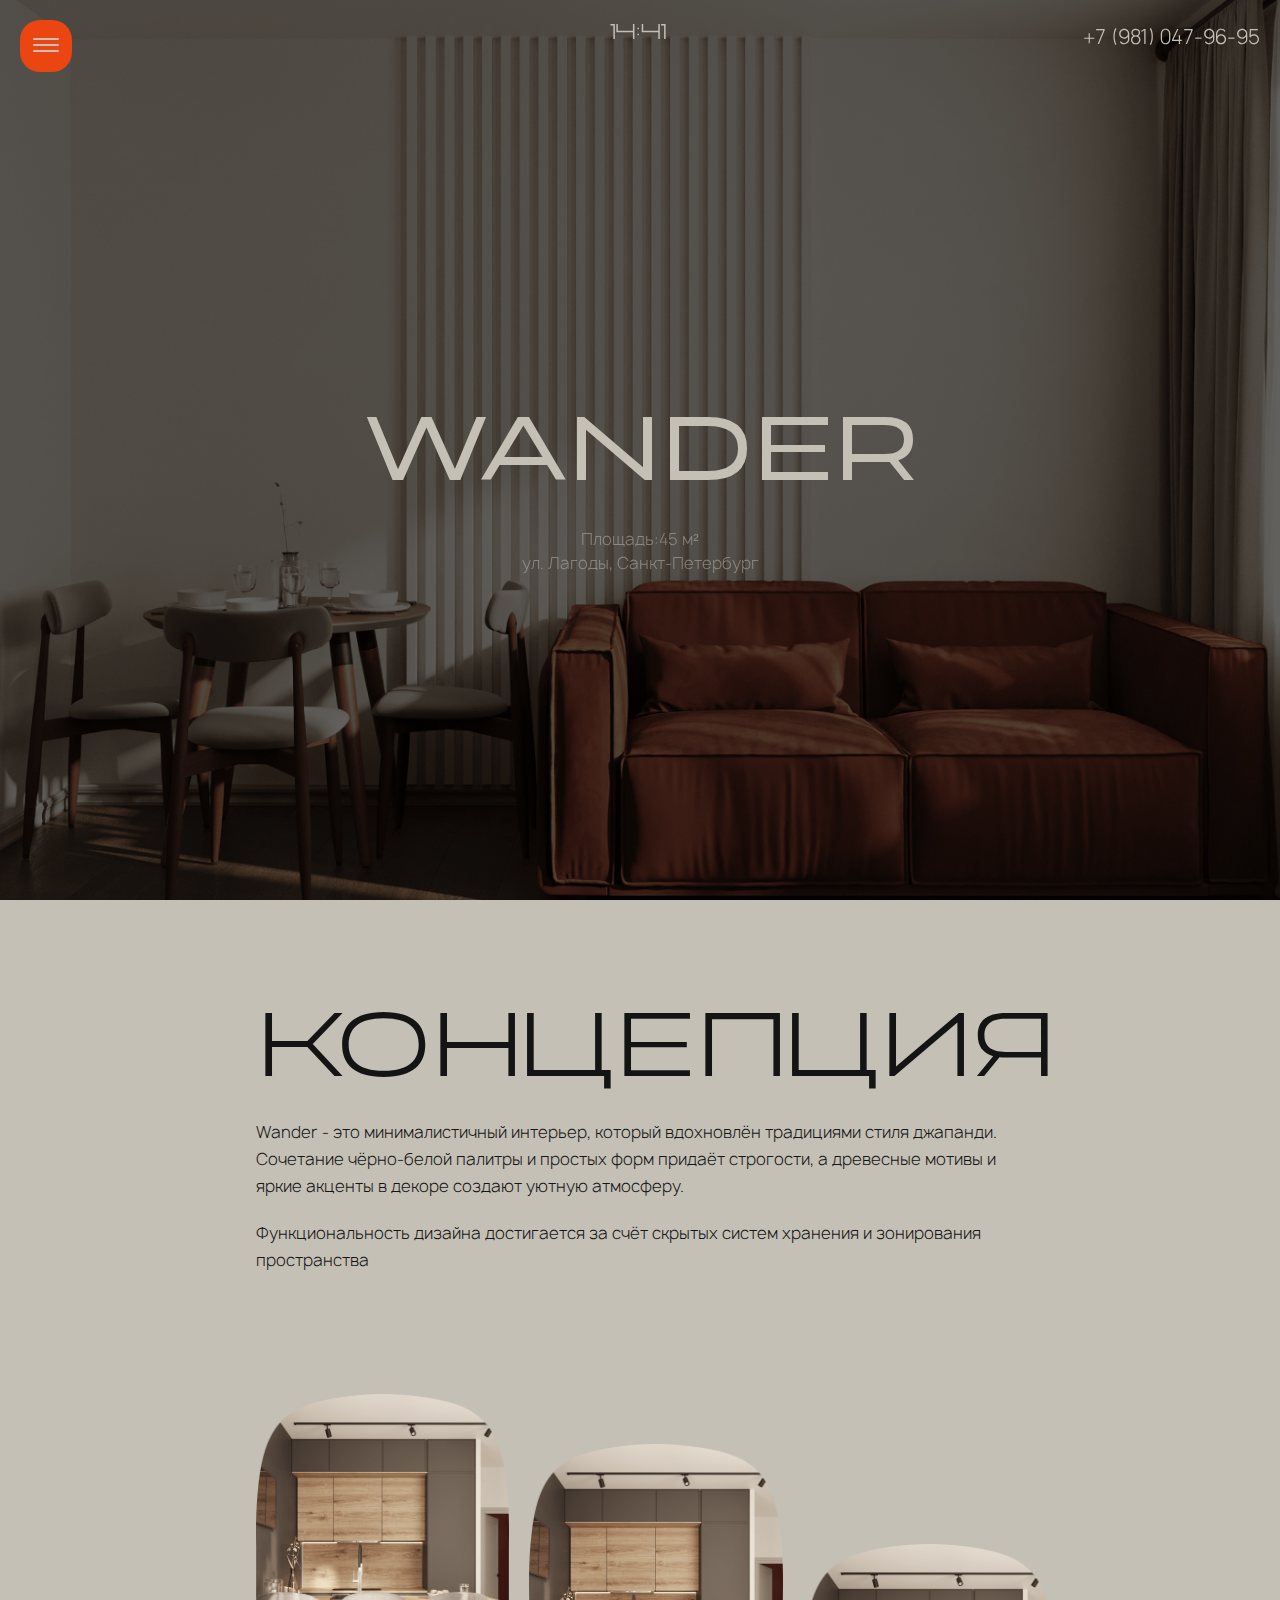
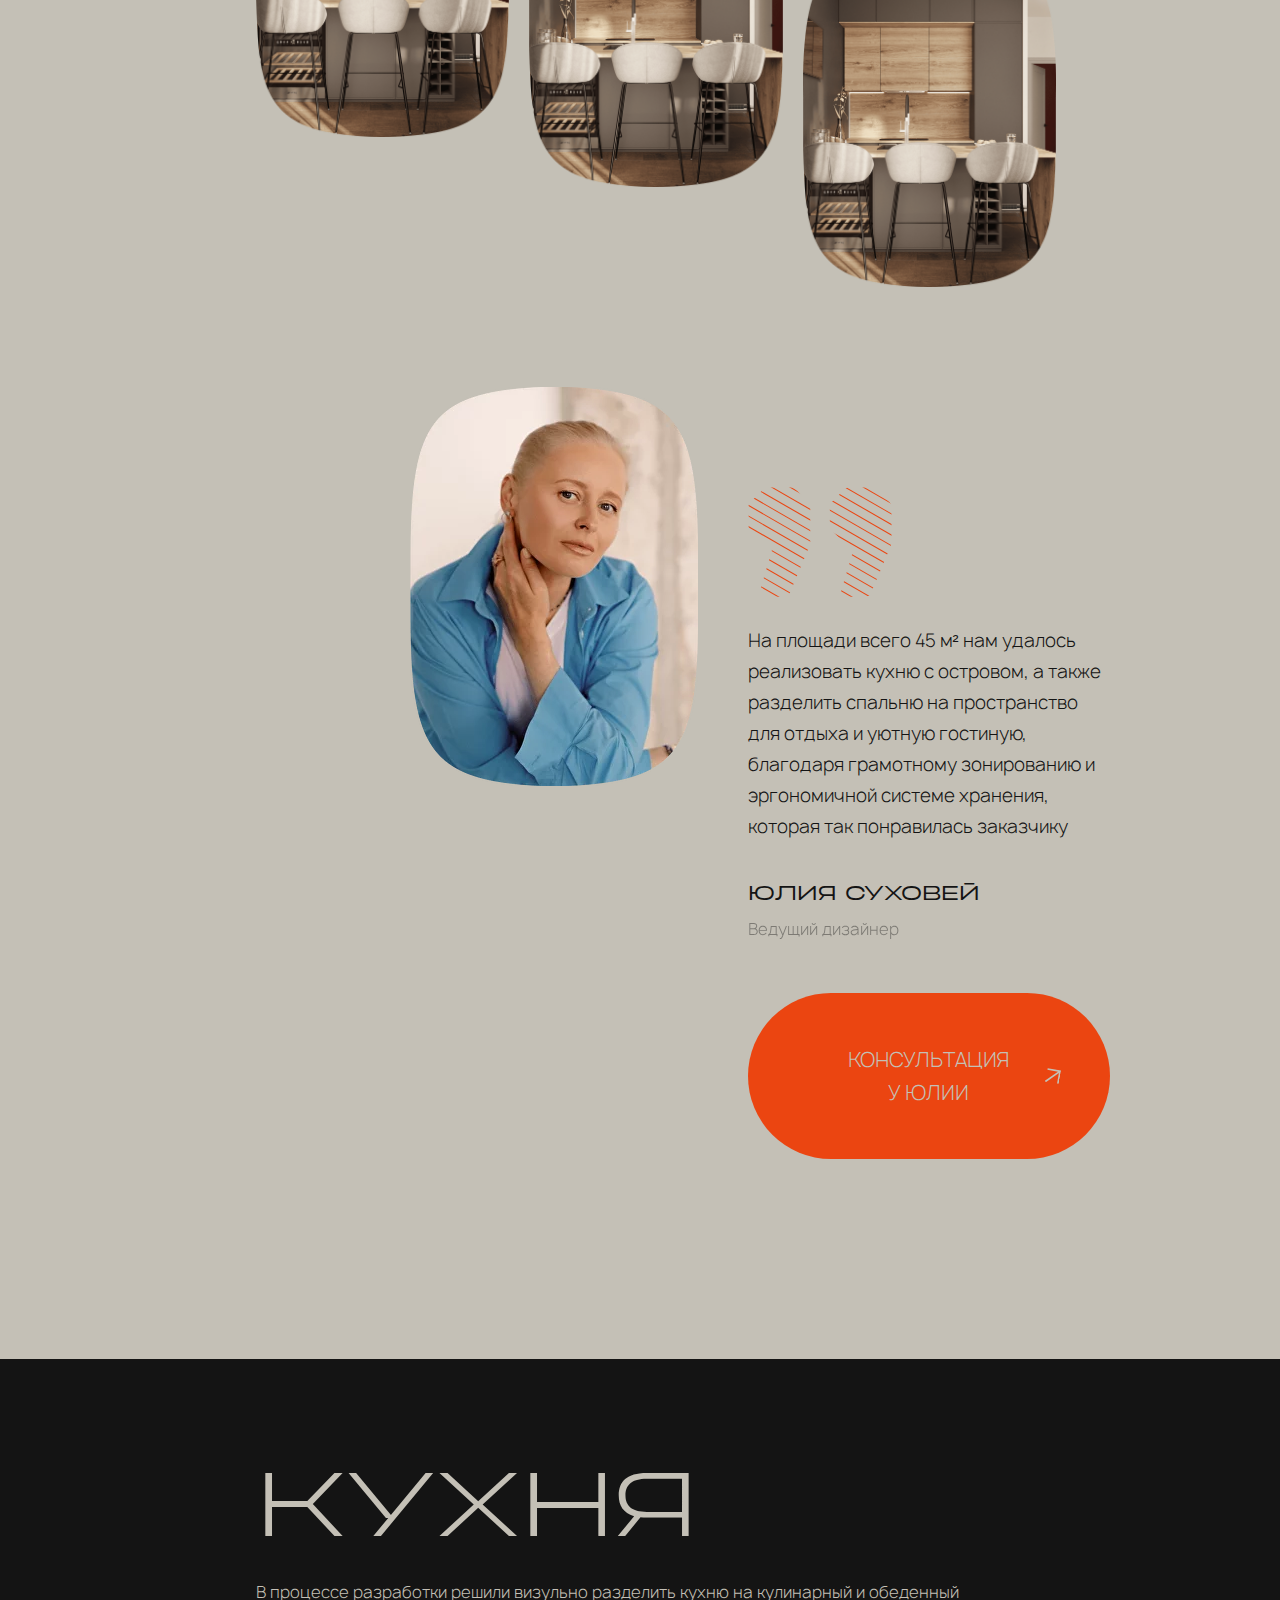
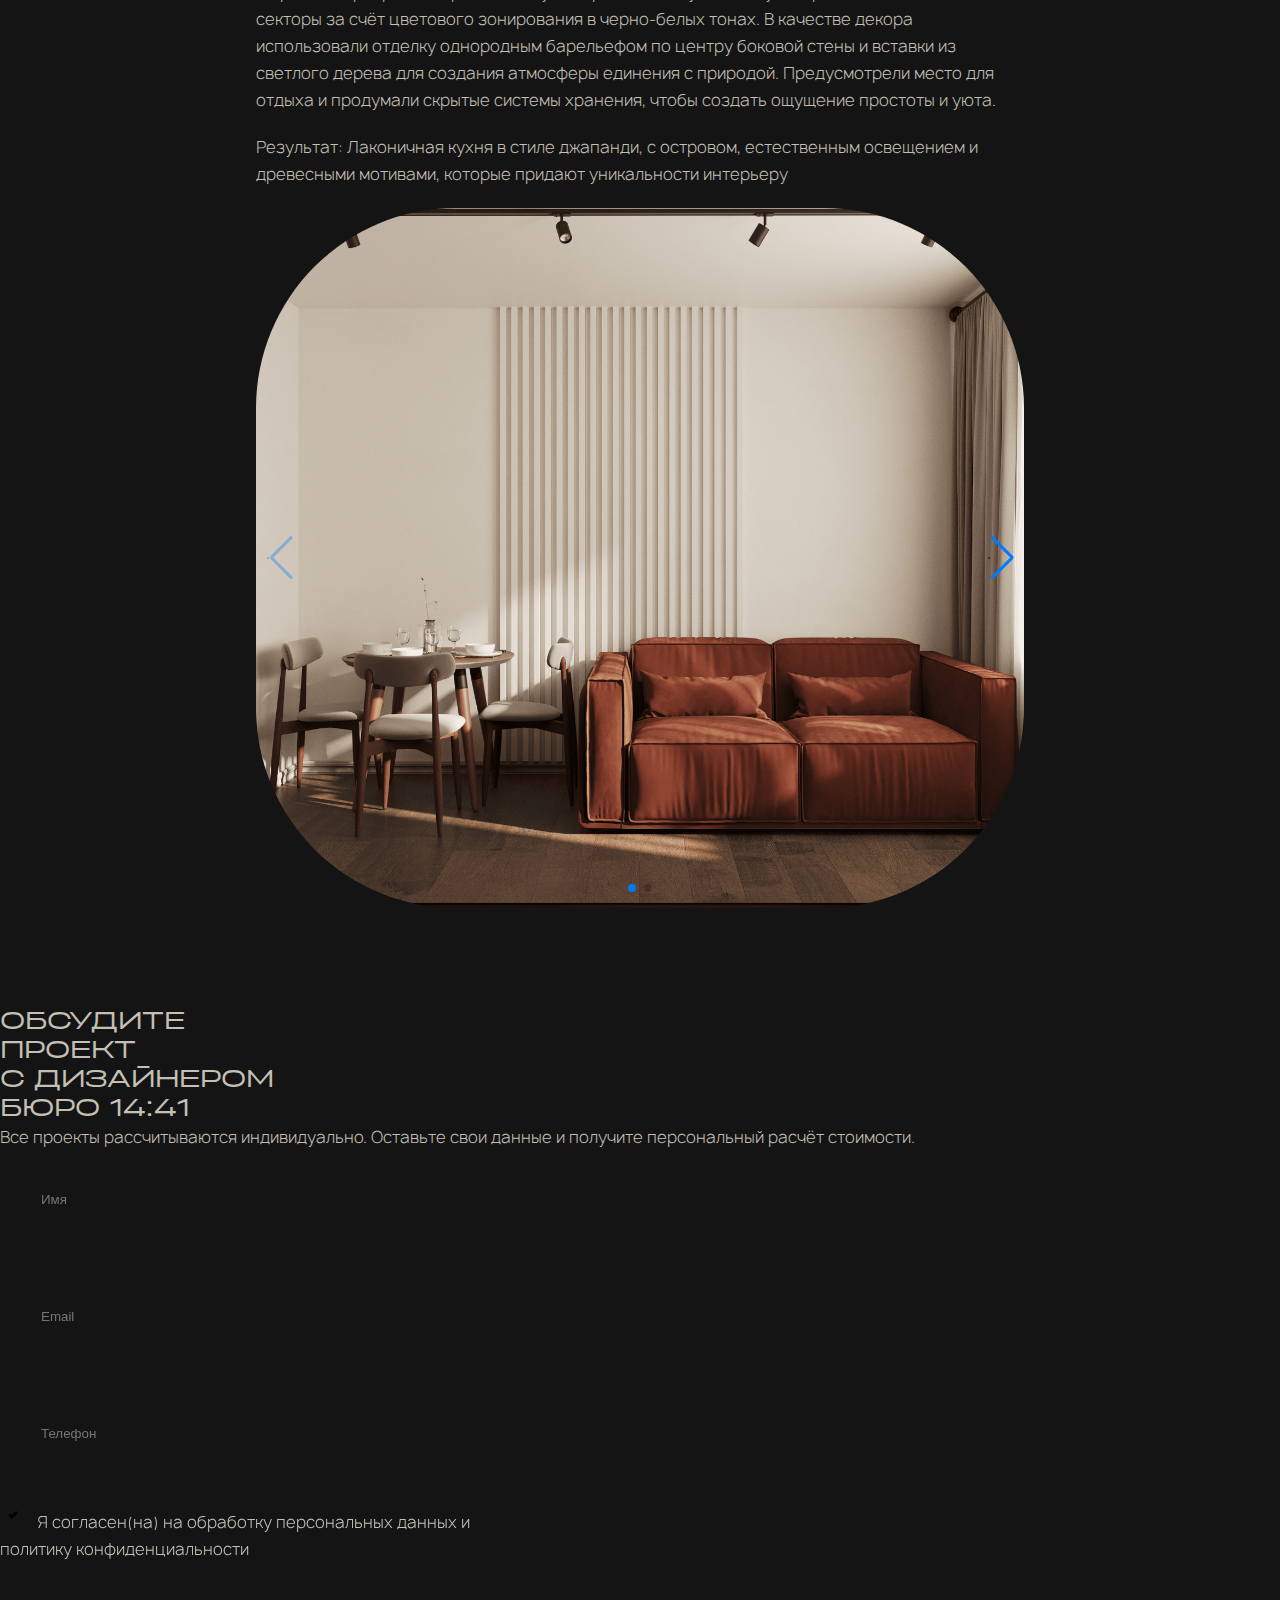
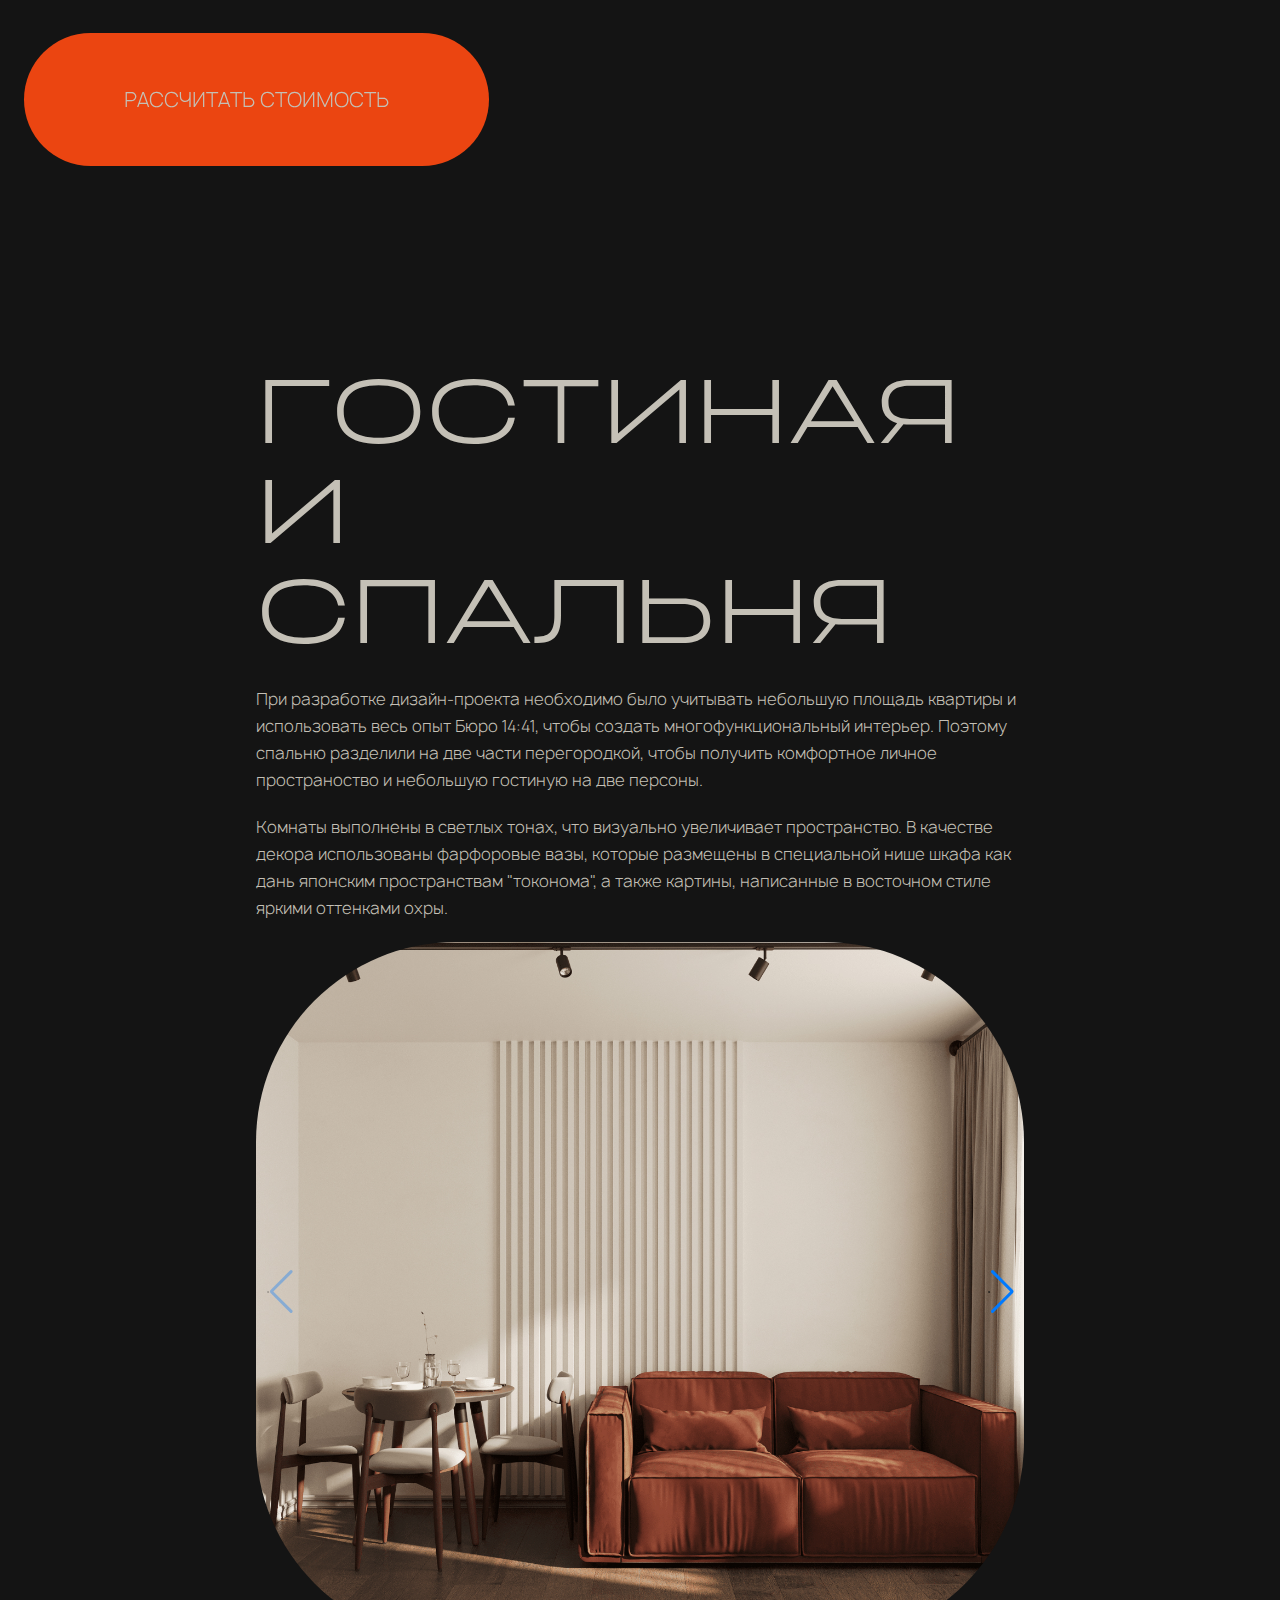
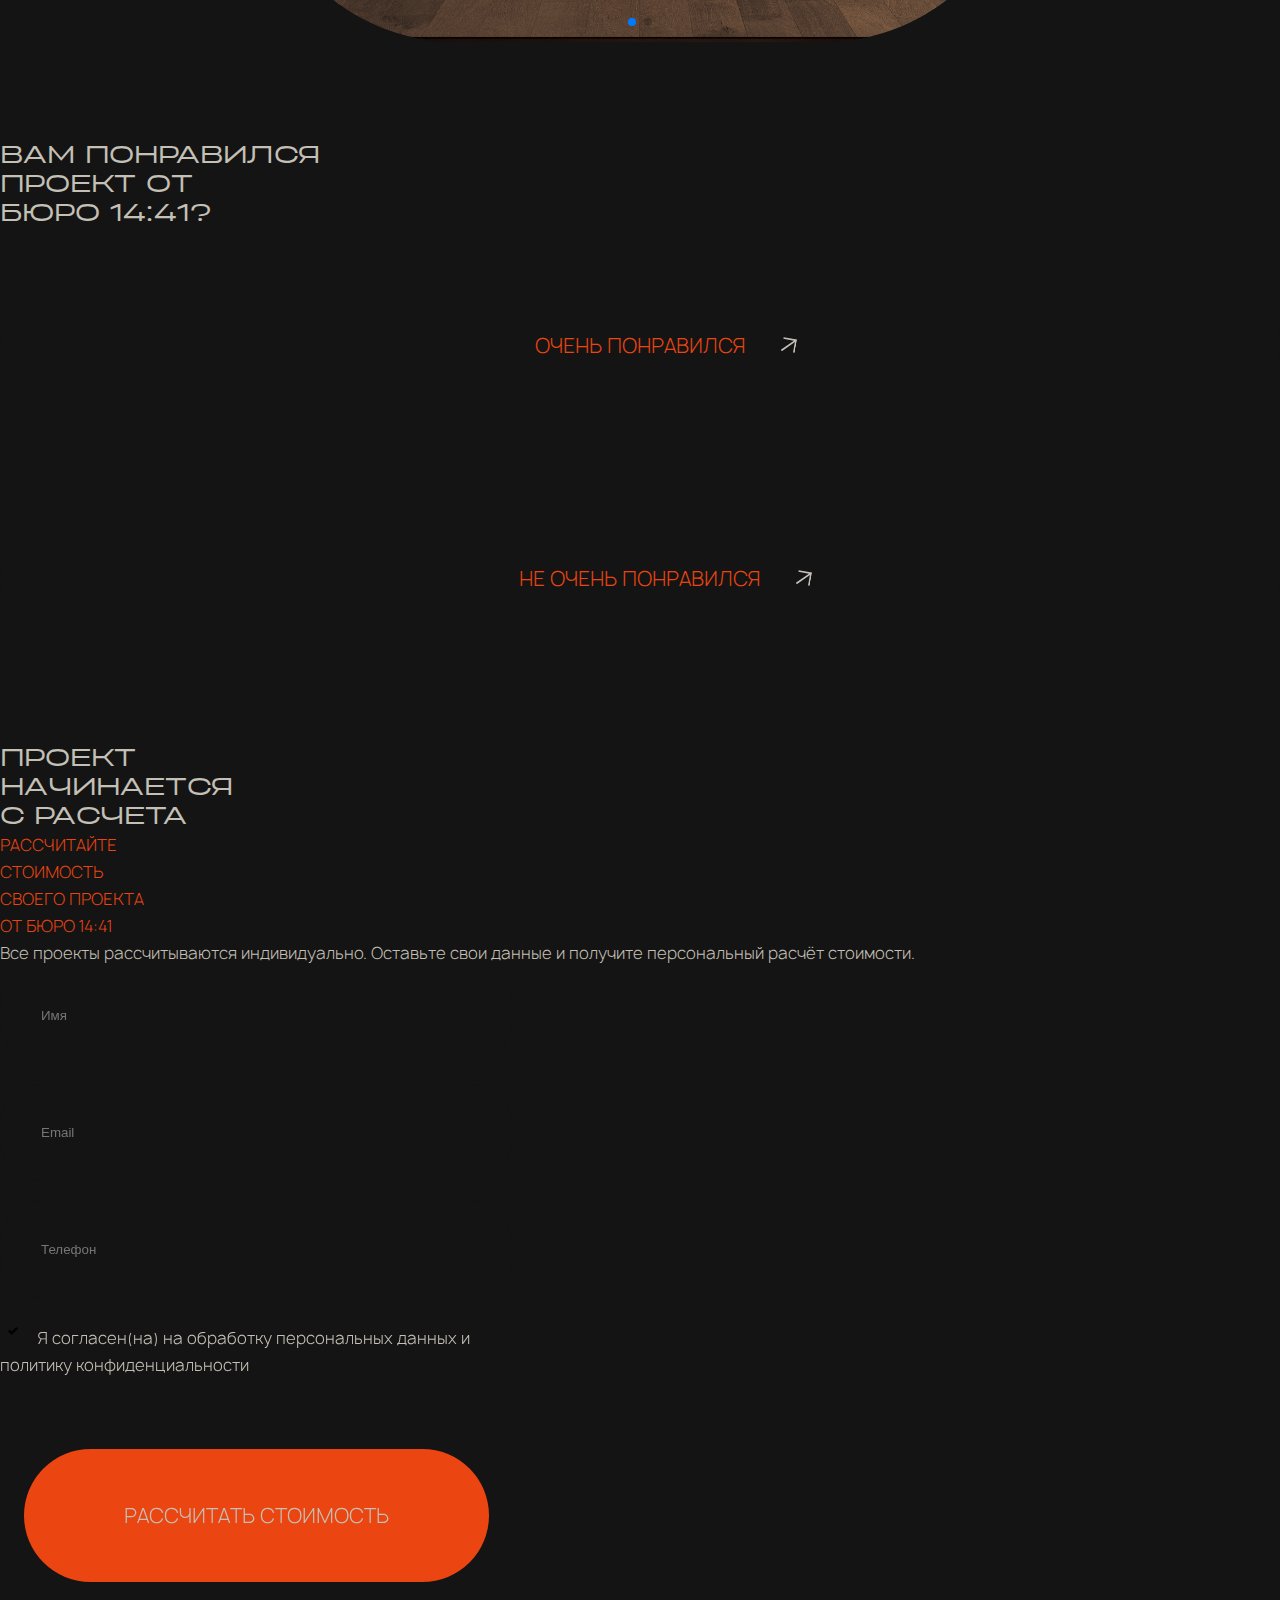
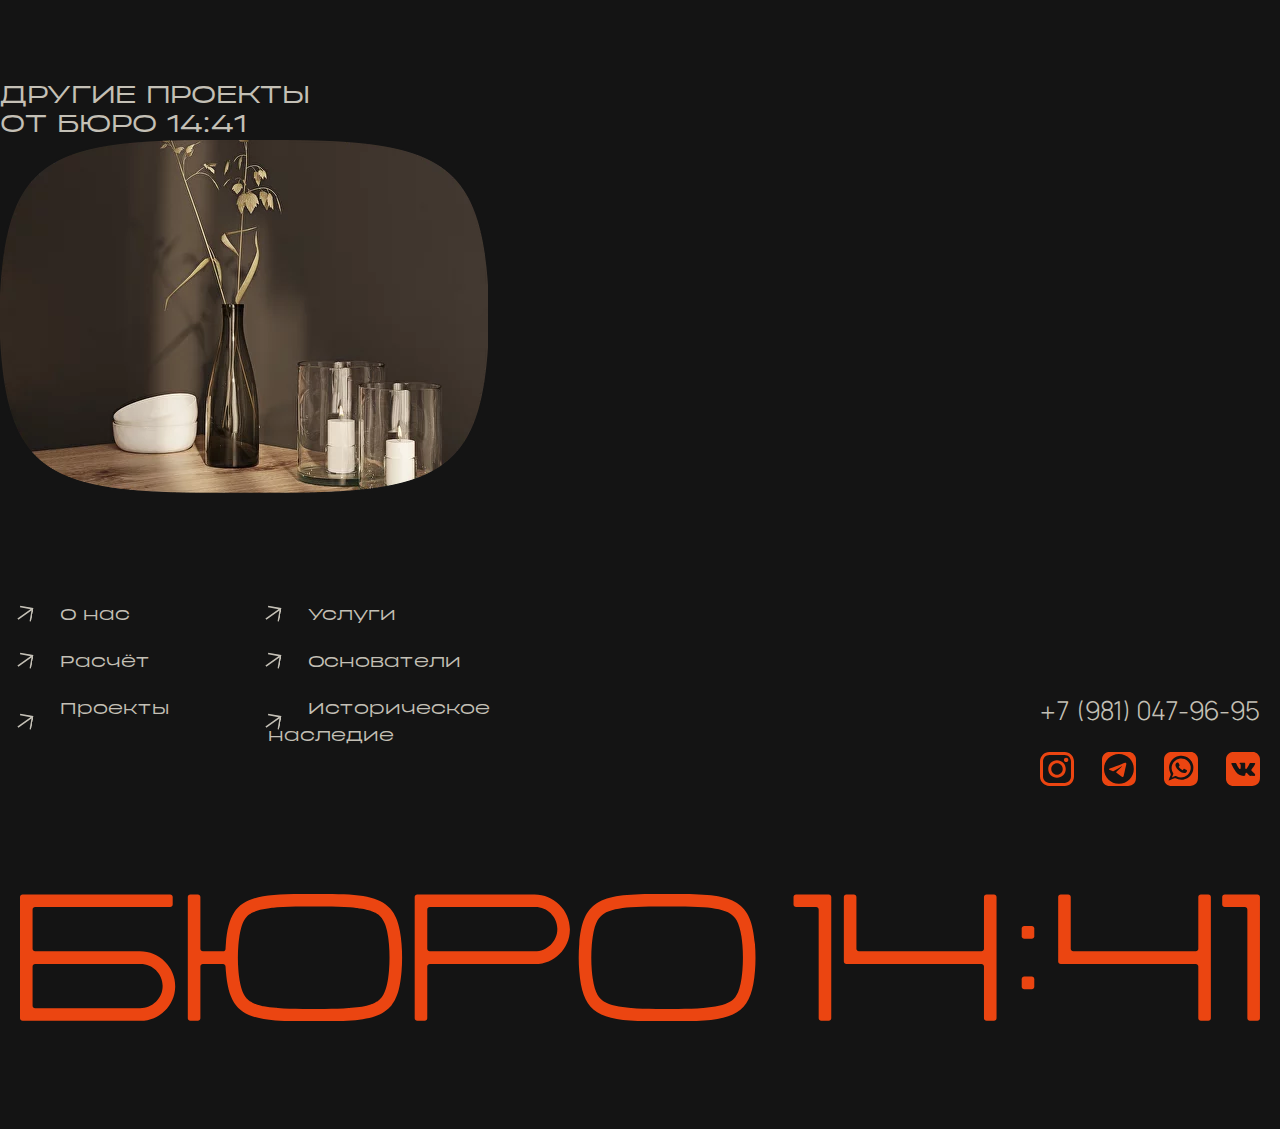
==== commit 6649ef22: "4" ====
--- a/inner.html
+++ b/inner.html
@@ -154,14 +154,150 @@
                             <img src="assets/template/img/inner.jpg" alt="">
                         </a>
                     </div>  
-                    <div class="swiper-button-next"></div>
-                    <div class="swiper-button-prev"></div>
+                    <div class="swiper-button-next">
+                        <svg class="t-null__slds-arrow t-null__slds-arrow_2" width="94" height="94" viewBox="0 0 94 94" fill="none" xmlns="http://www.w3.org/2000/svg" style="display: block;"><path d="M63 47.917H30" stroke="black" vector-effect="non-scaling-stroke" style="stroke-width: 1px; stroke: rgb(20, 20, 20);"></path><path d="M46.917 64L63 47.917L46.917 31.834" stroke="black" vector-effect="non-scaling-stroke" style="stroke-width: 1px; stroke: rgb(20, 20, 20);"></path></svg>
+                    </div>
+                    <div class="swiper-button-prev">
+                        <svg class="t-null__slds-arrow t-null__slds-arrow_2" width="94" height="94" viewBox="0 0 94 94" fill="none" xmlns="http://www.w3.org/2000/svg" style="display: block;"><path d="M63 47.917H30" stroke="black" vector-effect="non-scaling-stroke" style="stroke-width: 1px; stroke: rgb(20, 20, 20);"></path><path d="M46.917 64L63 47.917L46.917 31.834" stroke="black" vector-effect="non-scaling-stroke" style="stroke-width: 1px; stroke: rgb(20, 20, 20);"></path></svg>
+                    </div>
                     <div class="swiper-pagination"></div>
                 </div>
                
             </div>
         </section>
+
+        <section class="callback">
+            <div class="callback_block">
+                <h2 class="callback_title">
+                    ОБСУДИТЕ<br> ПРОЕКТ<br>
+                    С ДИЗАЙНЕРОМ<br> БЮРО 14:41
+    
+                </h2>
+
+                <p class="callback_desc">
+                    Все проекты рассчитываются индивидуально. Оставьте свои данные и получите персональный расчёт стоимости.
+                </p>
+            </div>
+
+            <form class="form">
+                <input type="text" placeholder="Имя">
+                <input type="text" placeholder="Email">
+                <input type="text" placeholder="Телефон">
+                <div class="form_checkbox form_checkbox--black">
+                    <input type="checkbox" class="custom-checkbox" id="checkbox-form-2" name="checkbox" checked="" required="" tabindex="0">
+                    <label for="checkbox-form-2">
+                        Я согласен(на) на обработку персональных данных и политику конфиденциальности 
+                    </label>
+                </div>
+                <button class="btn btn--orange">Рассчитать стоимость</button>
+
+                
+            </form>
+        </section>
        
+
+        <section class="generator">
+            <div class="works">
+                 
+                <h2 class="works_title">
+                    ГОСТИНАЯ <br>
+                    И СПАЛЬНЯ
+
+                </h2>
+                <div class="works_desc">
+                    <p>
+                        При разработке дизайн-проекта необходимо было учитывать небольшую площадь квартиры и использовать весь опыт Бюро 14:41, чтобы создать многофункциональный интерьер. Поэтому спальню разделили на две части перегородкой, чтобы получить комфортное личное пространоство и небольшую гостиную на две персоны.
+                    </p>
+                    <p>Комнаты выполнены в светлых тонах, что визуально увеличивает пространство. В качестве декора использованы фарфоровые вазы, которые размещены в специальной нише шкафа как дань японским пространствам "токонома", а также картины, написанные в восточном стиле яркими оттенками охры.</p>
+                </div>
+                <div class="swiper mySwiper">
+                    <div class="works_slider slider-inner swiper-wrapper" data-idx="1">
+                        <a class="works_item swiper-slide" href="assets/template/img/inner.jpg" data-fancybox="">
+                            <img src="assets/template/img/inner.jpg" alt="">
+                        </a>
+                        <a class="works_item swiper-slide" href="assets/template/img/inner.jpg" data-fancybox="">
+                            <img src="assets/template/img/inner.jpg" alt="">
+                        </a>
+                    </div>  
+                    <div class="swiper-button-next">
+                        <svg class="t-null__slds-arrow t-null__slds-arrow_2" width="94" height="94" viewBox="0 0 94 94" fill="none" xmlns="http://www.w3.org/2000/svg" style="display: block;"><path d="M63 47.917H30" stroke="black" vector-effect="non-scaling-stroke" style="stroke-width: 1px; stroke: rgb(20, 20, 20);"></path><path d="M46.917 64L63 47.917L46.917 31.834" stroke="black" vector-effect="non-scaling-stroke" style="stroke-width: 1px; stroke: rgb(20, 20, 20);"></path></svg>
+                    </div>
+                    <div class="swiper-button-prev">
+                        <svg class="t-null__slds-arrow t-null__slds-arrow_2" width="94" height="94" viewBox="0 0 94 94" fill="none" xmlns="http://www.w3.org/2000/svg" style="display: block;"><path d="M63 47.917H30" stroke="black" vector-effect="non-scaling-stroke" style="stroke-width: 1px; stroke: rgb(20, 20, 20);"></path><path d="M46.917 64L63 47.917L46.917 31.834" stroke="black" vector-effect="non-scaling-stroke" style="stroke-width: 1px; stroke: rgb(20, 20, 20);"></path></svg>
+                    </div>
+                    <div class="swiper-pagination"></div>
+                </div>
+               
+            </div>
+        </section>
+
+        <div class="doulike">
+            <h2 class="doulike_title">ВАМ ПОНРАВИЛСЯ<br> ПРОЕКТ ОТ<br>
+                БЮРО 14:41?
+                </h2>
+
+             <div class="doulike_btns">
+                <a href="#modal" data-fancybox class="btn btn--white"><p>Очень понравился</p>  </a>
+                <a href="#modal" data-fancybox class="btn btn--opacity broke"><p>Не Очень понравился</p> </a>
+             </div>   
+        </div>
+
+        <section class="callback">
+            <div class="callback_block callback_block--second">
+                <h2 class="callback_title">
+                    ПРОЕКТ <br>
+                    НАЧИНАЕТСЯ <br>
+                    С РАСЧЕТА <br>
+    
+                </h2>
+
+                <div class="callback_block-text">
+                    <p class="text-orange">
+                        РАССЧИТАЙТЕ<br> СТОИМОСТЬ<br> СВОЕГО ПРОЕКТА<br> ОТ БЮРО 14:41
+
+                    </p>
+                    <p class="callback_text">
+                        Все проекты рассчитываются индивидуально. Оставьте свои данные и получите персональный расчёт стоимости.
+                    </p>
+                </div>
+
+              
+            </div>
+
+            <form class="form">
+                <input type="text" placeholder="Имя">
+                <input type="text" placeholder="Email">
+                <input type="text" placeholder="Телефон">
+                <div class="form_checkbox form_checkbox--black">
+                    <input type="checkbox" class="custom-checkbox" id="checkbox-form-2" name="checkbox" checked="" required="" tabindex="0">
+                    <label for="checkbox-form-2">
+                        Я согласен(на) на обработку персональных данных и политику конфиденциальности 
+                    </label>
+                </div>
+                <button class="btn btn--orange">Рассчитать стоимость</button>
+
+                
+            </form>
+        </section>
+
+        <section class="other">
+            <h2 class="other_title">ДРУГИЕ ПРОЕКТЫ <br> ОТ БЮРО 14:41
+            </h2>
+
+            <div class="swiper mySwiper2">
+                <div class=" swiper-wrapper">
+                    <div class="swiper-slide"><img src="assets/template/img/slider/slide1.png" alt=""></div>
+                    <div class="swiper-slide"><img src="assets/template/img/slider/slide1.png" alt=""></div>
+                    <div class="swiper-slide"><img src="assets/template/img/slider/slide1.png" alt=""></div>
+                    <div class="swiper-slide"><img src="assets/template/img/slider/slide1.png" alt=""></div>
+                    <div class="swiper-slide"><img src="assets/template/img/slider/slide1.png" alt=""></div>
+                    <div class="swiper-slide"><img src="assets/template/img/slider/slide1.png" alt=""></div>
+                    <div class="swiper-slide"><img src="assets/template/img/slider/slide1.png" alt=""></div>
+                    <div class="swiper-slide"><img src="assets/template/img/slider/slide1.png" alt=""></div>
+                    <div class="swiper-slide"><img src="assets/template/img/slider/slide1.png" alt=""></div>
+                </div>
+            </div>
+        </section>
     </main>
     <footer class="footer">
         <div class="container">
